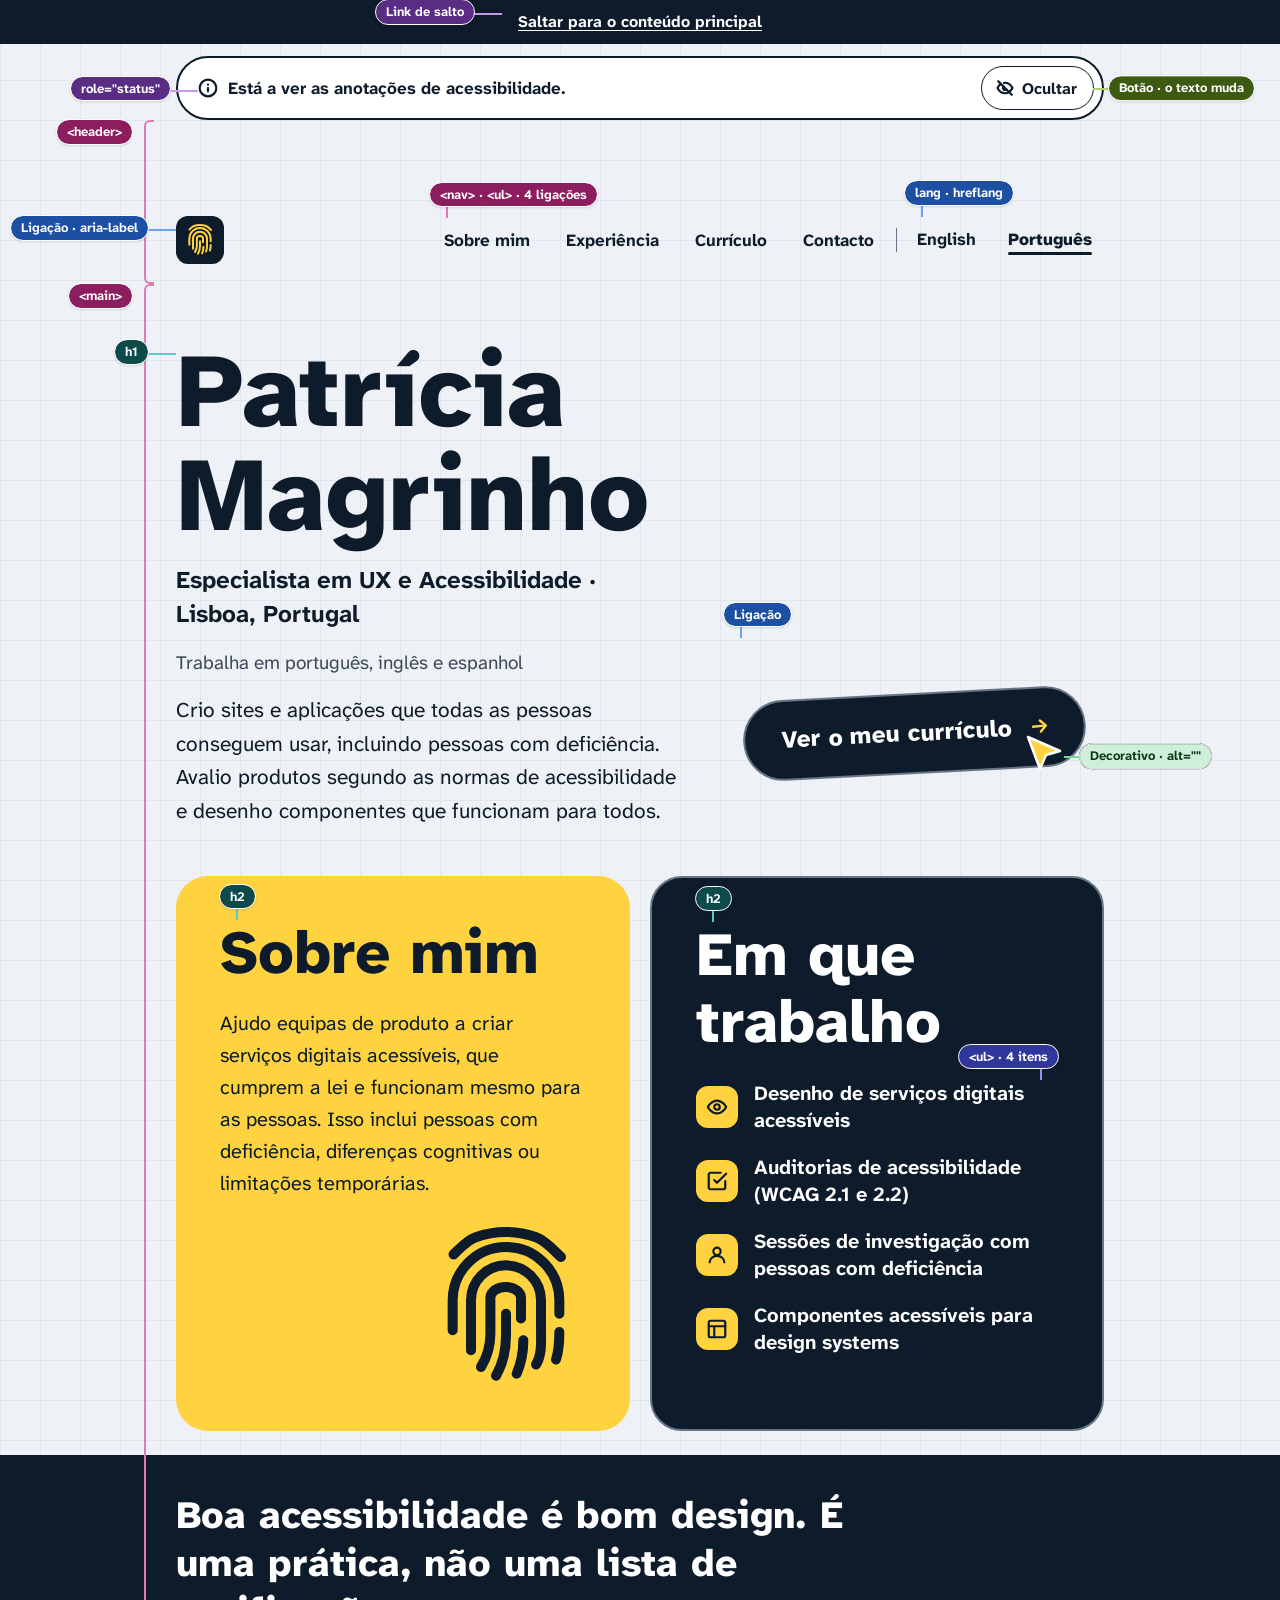
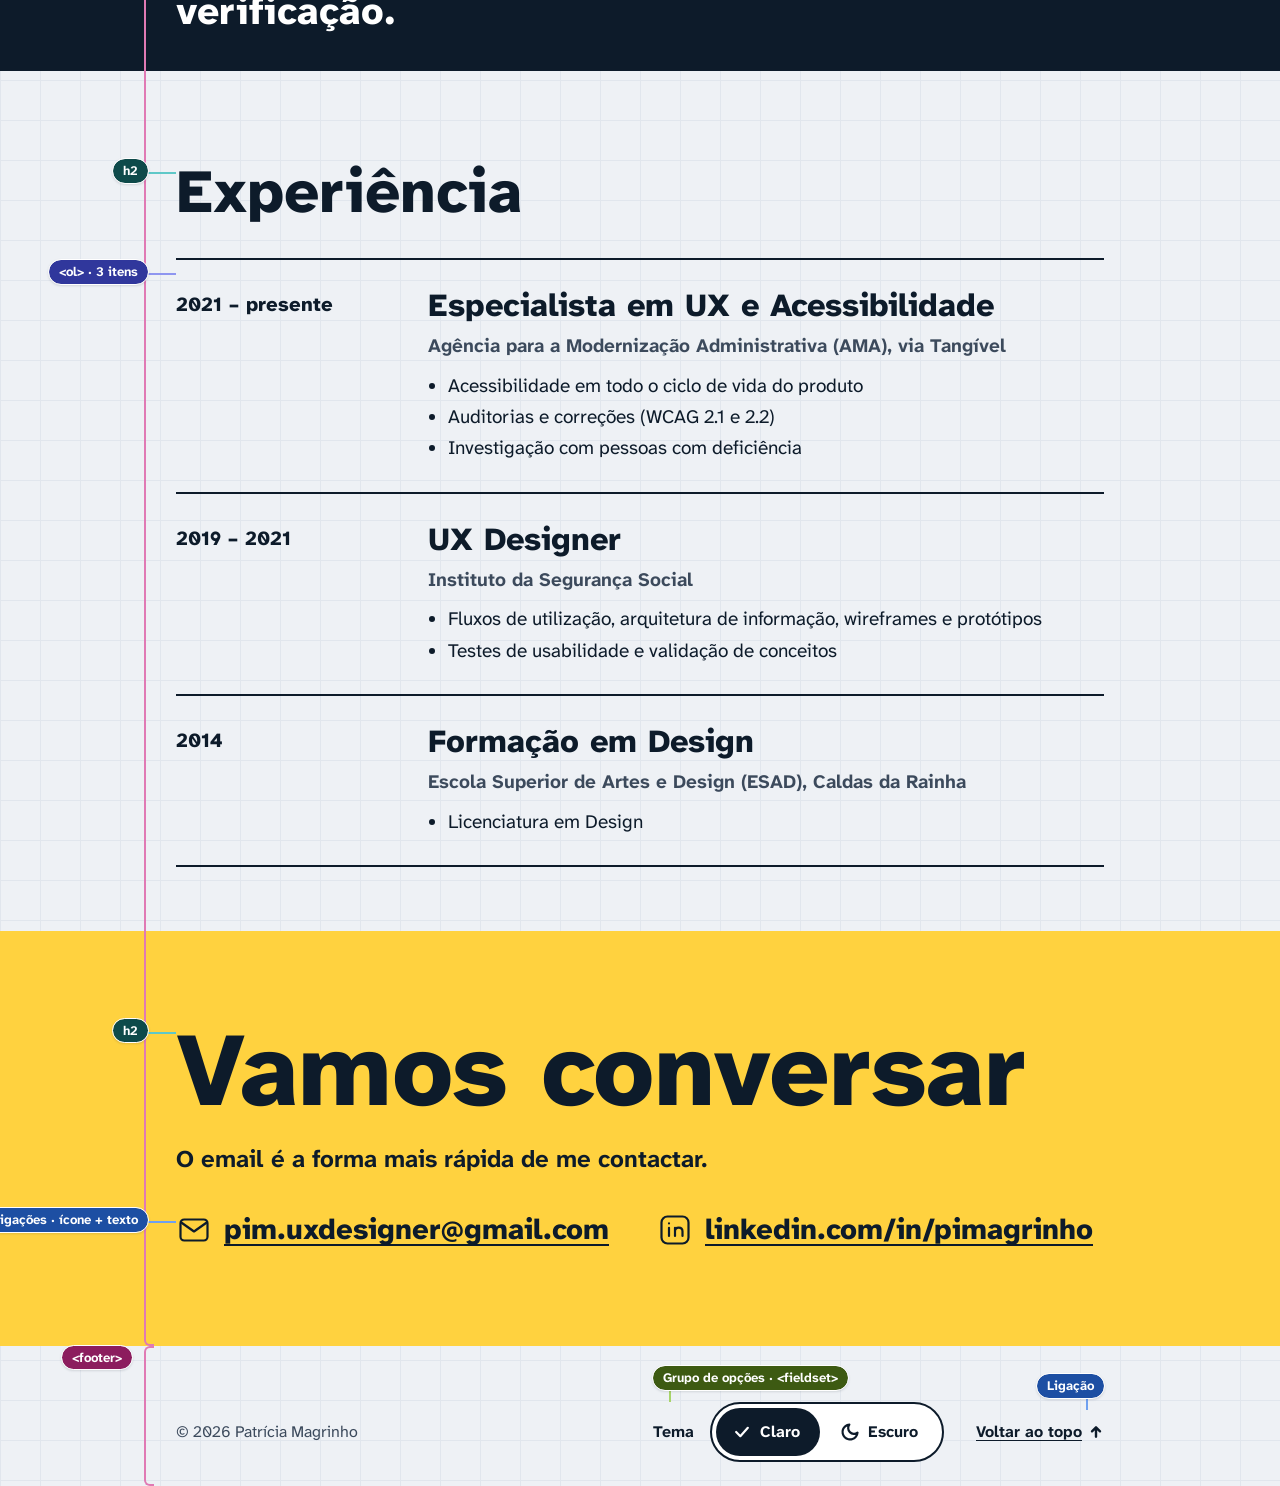
==== pt/index.html @ a450ca98 "Página v2.2 B (azul e amarelo) com anotações de acessibilidade - index.html (EN) e pt/index.html (pt" ====
<!DOCTYPE html>
<html lang="pt-PT" data-theme="light">
<head>
  <meta charset="utf-8">
  <meta name="viewport" content="width=device-width, initial-scale=1">
  <title>Patrícia Magrinho — Especialista em UX e Acessibilidade</title>
  <meta name="description" content="Patrícia Magrinho, especialista em UX e acessibilidade em Lisboa. Serviços digitais acessíveis, auditorias WCAG e investigação com pessoas com deficiência.">
  <meta name="color-scheme" content="light dark">
  <link rel="canonical" href="https://pim-accessibility.github.io/pim.accessibility/pt/">
  <link rel="alternate" hreflang="en" href="https://pim-accessibility.github.io/pim.accessibility/">
  <link rel="alternate" hreflang="pt-PT" href="https://pim-accessibility.github.io/pim.accessibility/pt/">
  <link rel="alternate" hreflang="x-default" href="https://pim-accessibility.github.io/pim.accessibility/">
  <link rel="icon" href="../favicon.ico">
  <link rel="preload" href="../assets/fonts/atkinson-hyperlegible-next-latin-400-normal.woff2" as="font" type="font/woff2" crossorigin>
  <link rel="preload" href="../assets/fonts/atkinson-hyperlegible-next-latin-800-normal.woff2" as="font" type="font/woff2" crossorigin>
  <script>(function(){var d=document.documentElement;d.classList.add('js');function g(k){try{return localStorage.getItem(k)}catch(e){return null}}var m=window.matchMedia||function(){return{matches:false}};var t=g('pim-theme');if(t!=='light'&&t!=='dark')t=m('(prefers-color-scheme: dark)').matches?'dark':'light';d.setAttribute('data-theme',t);var a=g('pim-annotations');if(a?a==='on':m('(min-width: 80em)').matches)d.classList.add('anno-on');})();</script>
  <link rel="stylesheet" href="../css/site.css">
  <script src="../js/site.js" defer></script>
</head>
<body>
  <div class="skip-bar on-ink" id="top">
    <a href="#main" class="anno-skip" data-a11y="Link de salto" data-a11y-t="note">Saltar para o conteúdo principal</a>
  </div>

  <div class="anno-row wrap">
    <div class="anno-pill">
      <p class="anno-msg" data-a11y="role=&quot;status&quot;" data-a11y-t="note" data-a11y-sm="-"><span class="icon i-info" aria-hidden="true"></span><span id="anno-status" role="status" data-on="Está a ver as anotações de acessibilidade." data-off="As anotações de acessibilidade estão ocultas.">Está a ver as anotações de acessibilidade.</span></p>
      <button type="button" class="anno-btn" id="anno-toggle" data-hide="Ocultar" data-show="Mostrar" data-a11y="Botão · o texto muda" data-a11y-t="button" data-a11y-pos="end" data-a11y-sm="-"><span class="icon i-eye-off" aria-hidden="true"></span><span class="icon i-eye" aria-hidden="true"></span><span><span class="anno-verb">Ocultar</span><span class="anno-rest"> anotações de acessibilidade</span></span></button>
    </div>
  </div>

  <header class="site-header wrap" data-a11y="&lt;header&gt;" data-a11y-t="landmark" data-a11y-pos="bleed">
    <a class="logo" href="./" aria-label="Portfólio da Patrícia — página inicial" data-a11y="Ligação · aria-label" data-a11y-t="link" data-a11y-sm="-"><span class="logo-badge"><img src="../assets/icons/fingerprint.svg" width="32" height="32" alt=""></span></a>
    <div class="header-navs">
      <nav aria-label="Principal" data-a11y="&lt;nav&gt; · &lt;ul&gt; · 4 ligações" data-a11y-t="landmark" data-a11y-pos="top">
        <ul class="nav-list">
          <li><a href="#about">Sobre mim</a></li>
          <li><a href="#experience">Experiência</a></li>
          <li><a href="../resume.html">Currículo</a></li>
          <li><a href="#contact">Contacto</a></li>
        </ul>
      </nav>
      <span class="header-sep" aria-hidden="true"></span>
      <nav aria-label="Idioma" data-a11y="lang · hreflang" data-a11y-t="link" data-a11y-pos="top" data-a11y-sm="-">
        <ul class="lang-list">
          <li><a href="../" hreflang="en" lang="en">English</a></li>
          <li><a href="./" hreflang="pt-PT" lang="pt-PT" aria-current="page">Português</a></li>
        </ul>
      </nav>
    </div>
  </header>

  <main id="main" tabindex="-1" data-a11y="&lt;main&gt;" data-a11y-t="landmark" data-a11y-pos="bleed" data-a11y-sm="-">
    <div class="hero wrap">
      <div class="hero-intro">
        <h1 data-a11y="h1" data-a11y-t="heading">Patrícia Magrinho</h1>
        <p class="role">Especialista em UX e Acessibilidade · Lisboa, Portugal</p>
        <p class="langs">Trabalha em português, inglês e espanhol</p>
        <p class="bio">Crio sites e aplicações que todas as pessoas conseguem usar, incluindo pessoas com deficiência. Avalio produtos segundo as normas de acessibilidade e desenho componentes que funcionam para todos.</p>
      </div>
      <div class="cta-area" data-a11y="Ligação" data-a11y-t="link" data-a11y-pos="top">
        <a class="cta" href="../resume.html">Ver o meu currículo<span class="icon i-arrow" aria-hidden="true"></span></a>
        <span class="cta-cursor" data-a11y="Decorativo · alt=&quot;&quot;" data-a11y-t="image" data-a11y-pos="end" data-a11y-sm="-"><img src="../assets/icons/cursor.svg" width="40" height="44" alt=""></span>
      </div>
    </div>

    <div class="cards wrap">
      <section class="card card-about on-accent" aria-labelledby="about">
        <h2 id="about" data-a11y="h2" data-a11y-t="heading" data-a11y-pos="top">Sobre mim</h2>
        <p>Ajudo equipas de produto a criar serviços digitais acessíveis, que cumprem a lei e funcionam mesmo para as pessoas. Isso inclui pessoas com deficiência, diferenças cognitivas ou limitações temporárias.</p>
        <span class="icon i-fingerprint about-mark" aria-hidden="true"></span>
      </section>
      <section class="card card-work on-ink" aria-labelledby="work">
        <h2 id="work" data-a11y="h2" data-a11y-t="heading" data-a11y-pos="top">Em que trabalho</h2>
        <ul class="work-list" data-a11y="&lt;ul&gt; · 4 itens" data-a11y-t="list" data-a11y-pos="top-end">
          <li><span class="work-ico"><span class="icon i-eye" aria-hidden="true"></span></span>Desenho de serviços digitais acessíveis</li>
          <li><span class="work-ico"><span class="icon i-check-sq" aria-hidden="true"></span></span>Auditorias de acessibilidade (WCAG 2.1 e 2.2)</li>
          <li><span class="work-ico"><span class="icon i-person" aria-hidden="true"></span></span>Sessões de investigação com pessoas com deficiência</li>
          <li><span class="work-ico"><span class="icon i-grid" aria-hidden="true"></span></span>Componentes acessíveis para design systems</li>
        </ul>
      </section>
    </div>

    <div class="statement on-ink">
      <p class="wrap">Boa acessibilidade é bom design. É uma prática, não uma lista de verificação.</p>
    </div>

    <section class="experience wrap" aria-labelledby="experience">
      <h2 id="experience" data-a11y="h2" data-a11y-t="heading">Experiência</h2>
      <ol class="timeline" data-a11y="&lt;ol&gt; · 3 itens" data-a11y-t="list">
        <li>
          <p class="year">2021 – presente</p>
          <div class="job">
            <h3>Especialista em UX e Acessibilidade</h3>
            <p class="org">Agência para a Modernização Administrativa (AMA), via Tangível</p>
            <ul><li>Acessibilidade em todo o ciclo de vida do produto</li><li>Auditorias e correções (WCAG 2.1 e 2.2)</li><li>Investigação com pessoas com deficiência</li></ul>
          </div>
        </li>
        <li>
          <p class="year">2019 – 2021</p>
          <div class="job">
            <h3>UX Designer</h3>
            <p class="org">Instituto da Segurança Social</p>
            <ul><li>Fluxos de utilização, arquitetura de informação, wireframes e protótipos</li><li>Testes de usabilidade e validação de conceitos</li></ul>
          </div>
        </li>
        <li>
          <p class="year">2014</p>
          <div class="job">
            <h3>Formação em Design</h3>
            <p class="org">Escola Superior de Artes e Design (ESAD), Caldas da Rainha</p>
            <ul><li>Licenciatura em Design</li></ul>
          </div>
        </li>
      </ol>
    </section>

    <section class="contact wrap on-accent" aria-labelledby="contact">
      <h2 id="contact" data-a11y="h2" data-a11y-t="heading">Vamos conversar</h2>
      <p class="lead">O email é a forma mais rápida de me contactar.</p>
      <ul class="contact-links" data-a11y="Ligações · ícone + texto" data-a11y-t="link">
        <li><a href="mailto:pim.uxdesigner@gmail.com"><span class="icon i-mail" aria-hidden="true"></span>pim.uxdesigner@gmail.com</a></li>
        <li><a href="https://www.linkedin.com/in/pimagrinho/" lang="en"><span class="icon i-linkedin" aria-hidden="true"></span>linkedin.com/in/pimagrinho</a></li>
      </ul>
    </section>
  </main>

  <footer class="site-footer wrap" data-a11y="&lt;footer&gt;" data-a11y-t="landmark" data-a11y-pos="bleed">
    <p class="copy">© 2026 Patrícia Magrinho</p>
    <div class="footer-tools">
      <fieldset class="theme" data-a11y="Grupo de opções · &lt;fieldset&gt;" data-a11y-t="button" data-a11y-pos="top">
        <legend>Tema</legend>
        <div class="theme-options">
          <label class="theme-opt"><input type="radio" name="theme" value="light"><span class="icon i-check" aria-hidden="true"></span><span class="icon i-sun" aria-hidden="true"></span>Claro</label>
          <label class="theme-opt"><input type="radio" name="theme" value="dark"><span class="icon i-check" aria-hidden="true"></span><span class="icon i-moon" aria-hidden="true"></span>Escuro</label>
        </div>
      </fieldset>
      <a class="to-top" href="#top" data-a11y="Ligação" data-a11y-t="link" data-a11y-pos="top-end" data-a11y-sm="-">Voltar ao topo<span class="icon i-up" aria-hidden="true"></span></a>
    </div>
  </footer>
</body>
</html>
---- css/site.css ----
/* =========================================================================
   PIM Accessibility — v2.2 B (azul e amarelo)
   Source: Figma 6kS5wKl0BPQ72f961VNeDH, node 57:654 (desktop) / 57:1576 (mobile)
   Target: WCAG 2.2 AAA where applicable. Every text pair below was measured ≥ 7:1.
   ========================================================================= */

/* ---------- Fonts (self-hosted, SIL OFL — see assets/fonts/LICENSE-OFL.txt) ---------- */
@font-face {
  font-family: "Atkinson Hyperlegible Next";
  src: url("../assets/fonts/atkinson-hyperlegible-next-latin-400-normal.woff2") format("woff2");
  font-weight: 400; font-style: normal; font-display: swap;
}
@font-face {
  font-family: "Atkinson Hyperlegible Next";
  src: url("../assets/fonts/atkinson-hyperlegible-next-latin-700-normal.woff2") format("woff2");
  font-weight: 700; font-style: normal; font-display: swap;
}
@font-face {
  font-family: "Atkinson Hyperlegible Next";
  src: url("../assets/fonts/atkinson-hyperlegible-next-latin-800-normal.woff2") format("woff2");
  font-weight: 800; font-style: normal; font-display: swap;
}

/* ---------- Tokens: Figma collection "Tema v2.2", modes BL / BD ---------- */
:root {
  color-scheme: light;
  --page: #EEF1F5;
  --grid: #E1E6ED;
  --text: #0D1B2A;
  --muted: #3C4A5C;                /* Figma #3E4C5E darkened 1 step: 7.2:1 even on grid lines (#E1E6ED) */
  --ink-bg: #0D1B2A;
  --ink-fg: #FFFFFF;
  --ink-muted: #C9D3DF;
  --accent: #FFD23F;
  --on-accent: #0D1B2A;
  --link: #0D1B2A;
  --border: #687587;
  --focus: #0D1B2A;
  --sel-bg: #0D1B2A;
  --sel-fg: #FFFFFF;
  --surface: #FFFFFF;
  --contact-bg: #FFD23F;
  --contact-fg: #0D1B2A;
  --skip-bg: #0D1B2A;

  --font: "Atkinson Hyperlegible Next", "Atkinson Hyperlegible", system-ui, sans-serif;
  --content: 66rem;                 /* 1056px — Figma content column */
  --gutter: 1.25rem;                /* mobile */
  --radius-card: 2rem;
}
:root[data-theme="dark"] {
  color-scheme: dark;
  --page: #0B1622;
  --grid: #15243A;
  --text: #F2F5F8;
  --muted: #B3C0CF;
  --ink-bg: #172A40;
  --ink-fg: #F2F5F8;
  --ink-muted: #B8C5D4;
  --link: #FFD23F;
  --border: #7D8DA0;
  --focus: #FFD23F;
  --sel-bg: #FFD23F;
  --sel-fg: #0D1B2A;
  --surface: #172A40;
  --contact-bg: #0B1622;
  --contact-fg: #FFD23F;
  --skip-bg: #172A40;
}
@media (min-width: 40em)  { :root { --gutter: 2.5rem; } }
@media (min-width: 80em)  { :root { --gutter: max(11rem, (100vw - var(--content)) / 2); } }

/* ---------- Base ---------- */
*, *::before, *::after { box-sizing: border-box; }
html { -webkit-text-size-adjust: 100%; text-size-adjust: 100%; }
@media (prefers-reduced-motion: no-preference) { html { scroll-behavior: smooth; } }
body {
  margin: 0;
  font-family: var(--font);
  font-size: 1.1875rem;            /* 19px */
  line-height: 1.6;
  color: var(--text);
  background-color: var(--page);
  /* Decorative 40px grid (Figma "Grelha") — CSS only, never announced */
  background-image:
    linear-gradient(var(--grid) 1px, transparent 1px),
    linear-gradient(90deg, var(--grid) 1px, transparent 1px);
  background-size: 40px 40px;
  overflow-wrap: break-word;
}
h1, h2, h3, p, ul, ol, figure, fieldset { margin: 0; }
ul, ol { padding: 0; }
h1, h2, h3 { font-weight: 800; line-height: 1.1; }
img, svg { display: block; max-width: 100%; }
a { color: var(--link); text-underline-offset: 0.18em; text-decoration-thickness: 0.08em; }
a:hover { text-decoration-thickness: 0.16em; }

/* Focus — 2.4.7 / 2.4.11 / 2.4.13: 3px solid ring, ≥3:1 against every surface it sits on */
:focus-visible { outline: 3px solid var(--focus); outline-offset: 3px; border-radius: 4px; }
.on-ink { --focus: #FFD23F; --link: var(--ink-fg); }
.on-accent { --focus: #0D1B2A; --link: #0D1B2A; }

.wrap { padding-inline: var(--gutter); }
.visually-hidden {
  position: absolute !important; width: 1px; height: 1px; padding: 0; margin: -1px;
  overflow: hidden; clip: rect(0 0 0 0); clip-path: inset(50%); white-space: nowrap; border: 0;
}

/* Icons: Figma SVGs used as masks so they follow currentColor in both themes */
.icon {
  display: inline-block; flex: none;
  width: var(--s, 1.25rem); height: var(--s, 1.25rem);
  background-color: currentColor;
  -webkit-mask: var(--i) center / contain no-repeat;
  mask: var(--i) center / contain no-repeat;
}
.i-info       { --i: url("../assets/icons/icon-info.svg"); }
.i-eye-off    { --i: url("../assets/icons/icon-eye-off.svg"); }
.i-eye        { --i: url("../assets/icons/icon-eye.svg"); }
.i-arrow      { --i: url("../assets/icons/icon-arrow-right.svg"); }
.i-check-sq   { --i: url("../assets/icons/icon-check-square.svg"); }
.i-person     { --i: url("../assets/icons/icon-person.svg"); }
.i-grid       { --i: url("../assets/icons/icon-grid.svg"); }
.i-mail       { --i: url("../assets/icons/icon-mail.svg"); }
.i-linkedin   { --i: url("../assets/icons/icon-linkedin.svg"); }
.i-check      { --i: url("../assets/icons/icon-check.svg"); }
.i-moon       { --i: url("../assets/icons/icon-moon.svg"); }
.i-sun        { --i: url("../assets/icons/icon-sun.svg"); }
.i-up         { --i: url("../assets/icons/icon-arrow-up.svg"); }
.i-fingerprint{ --i: url("../assets/icons/fingerprint.svg"); }
@media (forced-colors: active) { .icon { forced-color-adjust: none; } }

/* ---------- Skip link (always visible) ---------- */
.skip-bar { background: var(--skip-bg); text-align: center; }
.skip-bar a {
  display: inline-block; padding: 0.6875rem 1rem; min-height: 2.75rem;
  color: #FFFFFF; font-weight: 700; font-size: 1rem; line-height: 1.4;
}

/* ---------- Annotations control ---------- */
.anno-row { padding-top: 0.75rem; }
.anno-pill {
  display: flex; align-items: center; gap: 0.75rem; flex-wrap: wrap;
  padding: 0.5rem 0.5rem 0.5rem 1.25rem;
  background: var(--surface); color: var(--text);
  border: 2px solid var(--text); border-radius: 999px;
}
.anno-msg { display: flex; align-items: center; gap: 0.625rem; flex: 1 1 14rem; font-weight: 700; font-size: 1.0625rem; line-height: 1.35; }
.anno-btn {
  display: inline-flex; align-items: center; gap: 0.5rem;
  min-height: 2.75rem; padding: 0.625rem 1rem 0.625rem 0.875rem; margin-left: auto;
  font: inherit; font-weight: 700; font-size: 1rem; line-height: 1.2;
  color: var(--text); background: var(--surface);
  border: 1.5px solid var(--text); border-radius: 999px; cursor: pointer;
}
.anno-btn:hover { background: var(--page); }
.anno-btn .icon { --s: 1.125rem; }
.anno-btn .i-eye { display: none; }
/* Off state: the pill collapses to just the "Show accessibility annotations" button */
html:not(.anno-on) .anno-pill { border: 0; padding: 0; background: none; }
html:not(.anno-on) .anno-msg { position: absolute; width: 1px; height: 1px; overflow: hidden; clip-path: inset(50%); white-space: nowrap; }
html:not(.anno-on) .anno-btn { margin-left: 0; border-width: 2px; }
html:not(.anno-on) .anno-btn .i-eye { display: inline-block; }
html:not(.anno-on) .anno-btn .i-eye-off { display: none; }
html.anno-on .anno-rest { position: absolute; width: 1px; height: 1px; overflow: hidden; clip-path: inset(50%); white-space: nowrap; }
@media (max-width: 39.99em) {
  .anno-pill { border-radius: 1.25rem; }
}

/* ---------- Header ---------- */
.site-header {
  display: flex; flex-wrap: wrap; align-items: center; justify-content: space-between;
  gap: 1rem 1.5rem; padding-top: 2rem; padding-bottom: 1.25rem;
}
.logo { display: inline-flex; border-radius: 0.75rem; }
.logo-badge { display: inline-flex; padding: 0.5rem; background: #0D1B2A; border-radius: 0.75rem; }
:root[data-theme="dark"] .logo-badge { box-shadow: 0 0 0 2px var(--border); }
.logo img { width: 2rem; height: 2rem; }
.header-navs { display: flex; flex-wrap: wrap; align-items: center; gap: 0.5rem; }
.nav-list, .lang-list { display: flex; flex-wrap: wrap; gap: 0.5rem; list-style: none; }
.nav-list a, .lang-list a {
  display: inline-flex; align-items: center; min-height: 2.75rem;
  padding: 0.75rem 0.875rem; font-weight: 700; font-size: 1.0625rem; line-height: 1.2;
  color: var(--text); text-decoration: none; border-radius: 0.5rem;
}
.nav-list a:hover, .lang-list a:hover { text-decoration: underline; }
.header-sep { width: 1px; height: 1.5rem; background: var(--border); }
.lang-list a { flex-direction: column; gap: 3px; padding: 0.75rem 0.75rem 0.5625rem; }
.lang-list a::after { content: ""; display: block; width: 100%; height: 3px; border-radius: 2px; background: transparent; }
.lang-list a[aria-current="page"] { font-weight: 800; }
.lang-list a[aria-current="page"]::after { background: currentColor; }
@media (max-width: 47.99em) {
  .header-sep { display: none; }
  .nav-list a { border: 2px solid var(--border); border-radius: 999px; padding: 0.625rem 1rem; }
}

/* ---------- Hero ---------- */
.hero { display: grid; gap: 2rem; padding-top: 2.5rem; padding-bottom: 3rem; align-items: end; }
.hero h1 { font-size: clamp(3rem, 2rem + 6.5vw, 6.5rem); line-height: 1; overflow-wrap: anywhere; hyphens: manual; }
.hero-intro { display: grid; gap: 1rem; max-width: 45rem; }
.role { font-weight: 700; font-size: clamp(1.25rem, 1.1rem + 0.6vw, 1.5rem); line-height: 1.4; }
.langs { color: var(--muted); }
.bio { font-size: clamp(1.1875rem, 1.1rem + 0.3vw, 1.3125rem); line-height: 1.6; }
.cta-area { position: relative; }
.cta {
  display: inline-flex; align-items: center; justify-content: space-between; gap: 1rem;
  min-height: 2.75rem; padding: 1.25rem 1.75rem;
  background: var(--ink-bg); color: var(--ink-fg);
  border: 2px solid var(--border); border-radius: 999px;
  font-weight: 800; font-size: 1.5rem; line-height: 1.2; text-decoration: none;
}
.cta:hover { text-decoration: underline; text-decoration-thickness: 0.08em; }
.cta .icon { --s: 1.5rem; color: var(--accent); }
.cta-cursor { display: none; }
@media (max-width: 47.99em) { .cta { width: 100%; } }
@media (min-width: 64em) {
  .hero { grid-template-columns: minmax(0, 1fr) auto; gap: 3rem; padding-top: 3.5rem; }
  .cta-area { width: 23.75rem; min-height: 11.875rem; display: flex; align-items: center; justify-content: center; }
  /* Desktop keeps the Figma -3° tilt; static (no motion), so 2.3.3 is not triggered */
  .cta { transform: rotate(-3deg); padding: 1.5rem 2rem 1.5rem 2.25rem; }
  .cta-cursor { display: block; position: absolute; left: 18.75rem; top: 6rem; width: 2.5rem; height: 2.75rem; }
}

/* ---------- Cards ---------- */
.cards { display: grid; gap: 1.25rem; padding-bottom: 1.5rem; }
.card { border-radius: var(--radius-card); padding: 2rem 1.5rem; display: grid; gap: 1.25rem; align-content: start; }
.card h2 { font-size: clamp(2.5rem, 1.8rem + 2.5vw, 4rem); }
.card-about { background: var(--accent); color: var(--on-accent); position: relative; overflow: hidden; }
.card-about p { font-size: 1.25rem; line-height: 1.6; max-width: 34rem; }
.card-about .about-mark { --s: 10rem; color: var(--on-accent); opacity: 1; justify-self: end; margin-top: 0.5rem; }
.card-work { background: var(--ink-bg); color: var(--ink-fg); border: 2px solid var(--border); gap: 1.5rem; }
.work-list { list-style: none; display: grid; gap: 1.25rem; }
.work-list li { display: flex; align-items: center; gap: 1rem; font-weight: 700; font-size: 1.25rem; line-height: 1.35; }
.work-ico { display: inline-flex; padding: 0.625rem; background: var(--accent); color: var(--on-accent); border-radius: 0.75rem; flex: none; }
.work-ico .icon { --s: 1.375rem; }
@media (min-width: 40em) { .card { padding: 2.75rem; } }
@media (min-width: 60em) { .cards { grid-template-columns: 1fr 1fr; } }

/* ---------- Statement ---------- */
.statement { background: var(--ink-bg); color: var(--ink-fg); padding-block: 2.25rem; }
.statement p { font-weight: 800; font-size: clamp(1.625rem, 1.2rem + 1.5vw, 2.5rem); line-height: 1.25; max-width: var(--content); }

/* ---------- Experience ---------- */
.experience { padding-top: 5.5rem; padding-bottom: 4rem; display: grid; gap: 2rem; }
.experience h2 { font-size: clamp(2.5rem, 1.8rem + 2.5vw, 4rem); }
.timeline { list-style: none; border-top: 2px solid var(--text); }
.timeline > li { display: grid; gap: 0.75rem 2rem; padding-block: 1.75rem; border-bottom: 2px solid var(--text); }
.year { font-weight: 800; font-size: 1.25rem; }
.job { display: grid; gap: 0.5rem; }
.job h3 { font-size: clamp(1.625rem, 1.4rem + 0.8vw, 2rem); }
.org { font-weight: 700; color: var(--muted); }
.job ul { list-style: disc; padding-left: 1.25rem; line-height: 1.65; }
@media (min-width: 48em) { .timeline > li { grid-template-columns: 13.75rem minmax(0, 1fr); } }

/* ---------- Contact ---------- */
.contact { background: var(--contact-bg); color: var(--contact-fg); --link: var(--contact-fg); --focus: var(--contact-fg); padding-block: 5.5rem; display: grid; gap: 1.25rem; }
.contact h2 { font-size: clamp(3rem, 2rem + 6.5vw, 6.5rem); line-height: 1; }
.contact .lead { font-weight: 700; font-size: clamp(1.25rem, 1.1rem + 0.6vw, 1.5rem); line-height: 1.4; }
.contact-links { list-style: none; display: flex; flex-wrap: wrap; gap: 1rem 3rem; margin-top: 0.75rem; }
.contact-links a { display: inline-flex; align-items: center; gap: 0.75rem; min-height: 2.75rem; font-weight: 800; font-size: clamp(1.25rem, 1rem + 1vw, 1.875rem); line-height: 1.25; overflow-wrap: anywhere; }
.contact-links .icon { --s: 2.25rem; }

/* ---------- Footer ---------- */
.site-footer { display: flex; flex-wrap: wrap; align-items: center; justify-content: space-between; gap: 1rem 2rem; padding-block: 1.5rem; }
.copy { font-size: 1rem; color: var(--muted); }
.footer-tools { display: flex; flex-wrap: wrap; align-items: center; gap: 1rem 2rem; }
.theme { border: 0; padding: 0; display: flex; flex-wrap: wrap; align-items: center; gap: 0.5rem 1rem; min-width: 0; }
.theme legend { float: left; padding: 0; font-weight: 700; font-size: 1rem; }
.theme-options { display: flex; gap: 0.25rem; padding: 0.25rem; background: var(--surface); border: 2px solid var(--text); border-radius: 999px; }
.theme-opt { position: relative; display: inline-flex; align-items: center; gap: 0.5rem; min-height: 3rem; padding: 0.75rem 1.25rem 0.75rem 1rem; border-radius: 999px; font-weight: 700; font-size: 1rem; line-height: 1.2; cursor: pointer; color: var(--text); }
.theme-opt input { position: absolute; inset: 0; width: 100%; height: 100%; margin: 0; opacity: 0; cursor: pointer; }
.theme-opt .i-check { display: none; }
.theme-opt:has(input:checked) { background: var(--sel-bg); color: var(--sel-fg); }
.theme-opt:has(input:checked) .i-check { display: inline-block; }
.theme-opt:has(input:checked) .i-sun, .theme-opt:has(input:checked) .i-moon { display: none; }
.theme-opt:has(input:focus-visible) { outline: 3px solid var(--focus); outline-offset: 3px; }
.theme-opt:hover:not(:has(input:checked)) { text-decoration: underline; }
.to-top { display: inline-flex; align-items: center; gap: 0.375rem; min-height: 2.75rem; font-weight: 700; font-size: 1rem; }
.to-top .icon { --s: 1rem; }
@media (forced-colors: active) {
  .theme-opt:has(input:checked) { forced-color-adjust: none; background: Highlight; color: HighlightText; }
}

/* =========================================================================
   Accessibility annotations (visual, demonstrative)
   - Chips are CSS generated content with empty alt text: content: "x" / "".
     Screen readers get the real semantics instead of the labels.
   - ≥ 80em (1280px): chips in the page margin with a connector line.
   - Smaller: chips inline above the element, no lines.
   ========================================================================= */
html:not(.anno-on) [data-a11y]::before,
html:not(.anno-on) [data-a11y]::after { content: none; }

:where(.anno-on [data-a11y]) { position: relative; }
.anno-on [data-a11y]::before {
  content: attr(data-a11y);
  content: attr(data-a11y) / "";
  display: block; width: max-content; max-width: 100%;
  margin: 0 0 0.5rem; padding: 0.1875rem 0.625rem;
  font: 700 0.8125rem/1.35 var(--font);
  color: var(--chip-fg); background: var(--chip-bg);
  border-radius: 999px; outline: 1.5px solid #FFFFFF; outline-offset: 0;
  box-shadow: 0 1px 3px rgba(13, 27, 42, .25);
  white-space: nowrap; text-align: left; text-decoration: none;
  pointer-events: none; transform: none;
}
@media (forced-colors: active) { .anno-on [data-a11y]::before { border: 1px solid CanvasText; } }

/* Chip types — A11yAnnotation v1.4 colours, text ≥ 7:1 inside each chip */
[data-a11y-t="link"]     { --chip-bg: #1D4FA3; --chip-fg: #FFFFFF; --chip-line: #6FA0F0; }
[data-a11y-t="landmark"] { --chip-bg: #8C1D5E; --chip-fg: #FFFFFF; --chip-line: #E07AB4; }
[data-a11y-t="heading"]  { --chip-bg: #0E4A4A; --chip-fg: #FFFFFF; --chip-line: #5FC8C8; }
[data-a11y-t="image"]    { --chip-bg: #CFEFD9; --chip-fg: #0B3A1C; --chip-line: #7BD69B; }
[data-a11y-t="list"]     { --chip-bg: #30379C; --chip-fg: #FFFFFF; --chip-line: #8F96F0; }
[data-a11y-t="button"]   { --chip-bg: #3D5A12; --chip-fg: #FFFFFF; --chip-line: #A8D46A; }
[data-a11y-t="note"]     { --chip-bg: #5B2C83; --chip-fg: #FFFFFF; --chip-line: #C49BEA; }
.anno-on [data-a11y-t="image"]::before { box-shadow: 0 0 0 1px #0B3A1C; }

/* Small screens: only chips flagged for mobile stay; flex rows get the chip on its own line */
@media (max-width: 79.99em) {
  .anno-on [data-a11y-sm]::before { content: attr(data-a11y-sm); content: attr(data-a11y-sm) / ""; }
  .anno-on [data-a11y-sm="-"]::before { display: none; }
  .anno-on .site-header[data-a11y]::before,
  .anno-on .site-footer[data-a11y]::before,
  .anno-on .header-navs[data-a11y]::before { flex: 0 0 100%; max-width: max-content; margin-right: 100%; }
  .anno-on .site-footer[data-a11y]::before { margin-bottom: 0; }
  .anno-on .header-navs[data-a11y]::before { margin-bottom: 0; }
  .anno-on .anno-skip::before { display: none; }
}

/* Desktop: chips move into the margin, with a connector line */
@media (min-width: 80em) {
  .anno-on [data-a11y]::before {
    position: absolute; margin: 0; z-index: 2; max-width: none;
    top: var(--chip-top, 0);
    right: calc(100% + var(--chip-gap, 1.75rem));
  }
  .anno-on [data-a11y]::after {
    content: ""; position: absolute; z-index: 1; pointer-events: none;
    top: calc(var(--chip-top, 0px) + 0.8rem); right: 100%;
    width: var(--chip-gap, 1.75rem); height: 0;
    border-top: 2px solid var(--chip-line);
  }
  /* Full-bleed landmarks: chip sits at the content edge + bracket spanning the landmark */
  .anno-on [data-a11y-pos="bleed"]::before { right: calc(100% - var(--gutter) + 2.75rem); }
  .anno-on [data-a11y-pos="bleed"]::after {
    top: 0; bottom: 0; right: auto; left: calc(var(--gutter) - 2rem);
    width: 0.625rem; height: auto;
    border: 2px solid var(--chip-line); border-right: 0; border-radius: 6px 0 0 6px;
  }
  /* Elements away from the left edge: chip sits above them, small vertical tick */
  .anno-on [data-a11y-pos="top"]::before { right: auto; left: 0; top: auto; bottom: calc(100% + 0.75rem); }
  .anno-on [data-a11y-pos="top"]::after {
    top: auto; right: auto; left: 1rem; bottom: 100%;
    width: 0; height: 0.75rem; border-top: 0; border-left: 2px solid var(--chip-line);
  }
  .anno-on [data-a11y-pos="top-end"]::before { right: 0; left: auto; top: auto; bottom: calc(100% + 0.75rem); }
  .anno-on [data-a11y-pos="top-end"]::after {
    top: auto; right: 1rem; left: auto; bottom: 100%;
    width: 0; height: 0.75rem; border-top: 0; border-left: 2px solid var(--chip-line);
  }
  .anno-on [data-a11y-pos="end"]::before { right: auto; left: calc(100% + 1rem); top: 50%; transform: translateY(-50%); }
  .anno-on [data-a11y-pos="end"]::after { top: 50%; right: auto; left: 100%; width: 1rem; }
  /* Room for chips that sit above elements */
  .anno-on .site-header { padding-top: 6rem; }
  .anno-on .site-footer { padding-top: 3.5rem; }
}

/* ---------- Print ---------- */
@media print {
  .skip-bar, .anno-row, .theme, .to-top, .cta-cursor { display: none !important; }
  [data-a11y]::before, [data-a11y]::after { content: none !important; }
  body { background: #FFFFFF; color: #000000; }
  .statement, .card-work, .contact { background: #FFFFFF !important; color: #000000 !important; border: 1px solid #000000; }
  a[href^="http"]::after, a[href^="mailto"]::after { content: " (" attr(href) ")"; font-weight: 400; }
}

/* Without JavaScript the two controls cannot work, so they are not shown */
html:not(.js) .anno-row, html:not(.js) .theme { display: none; }
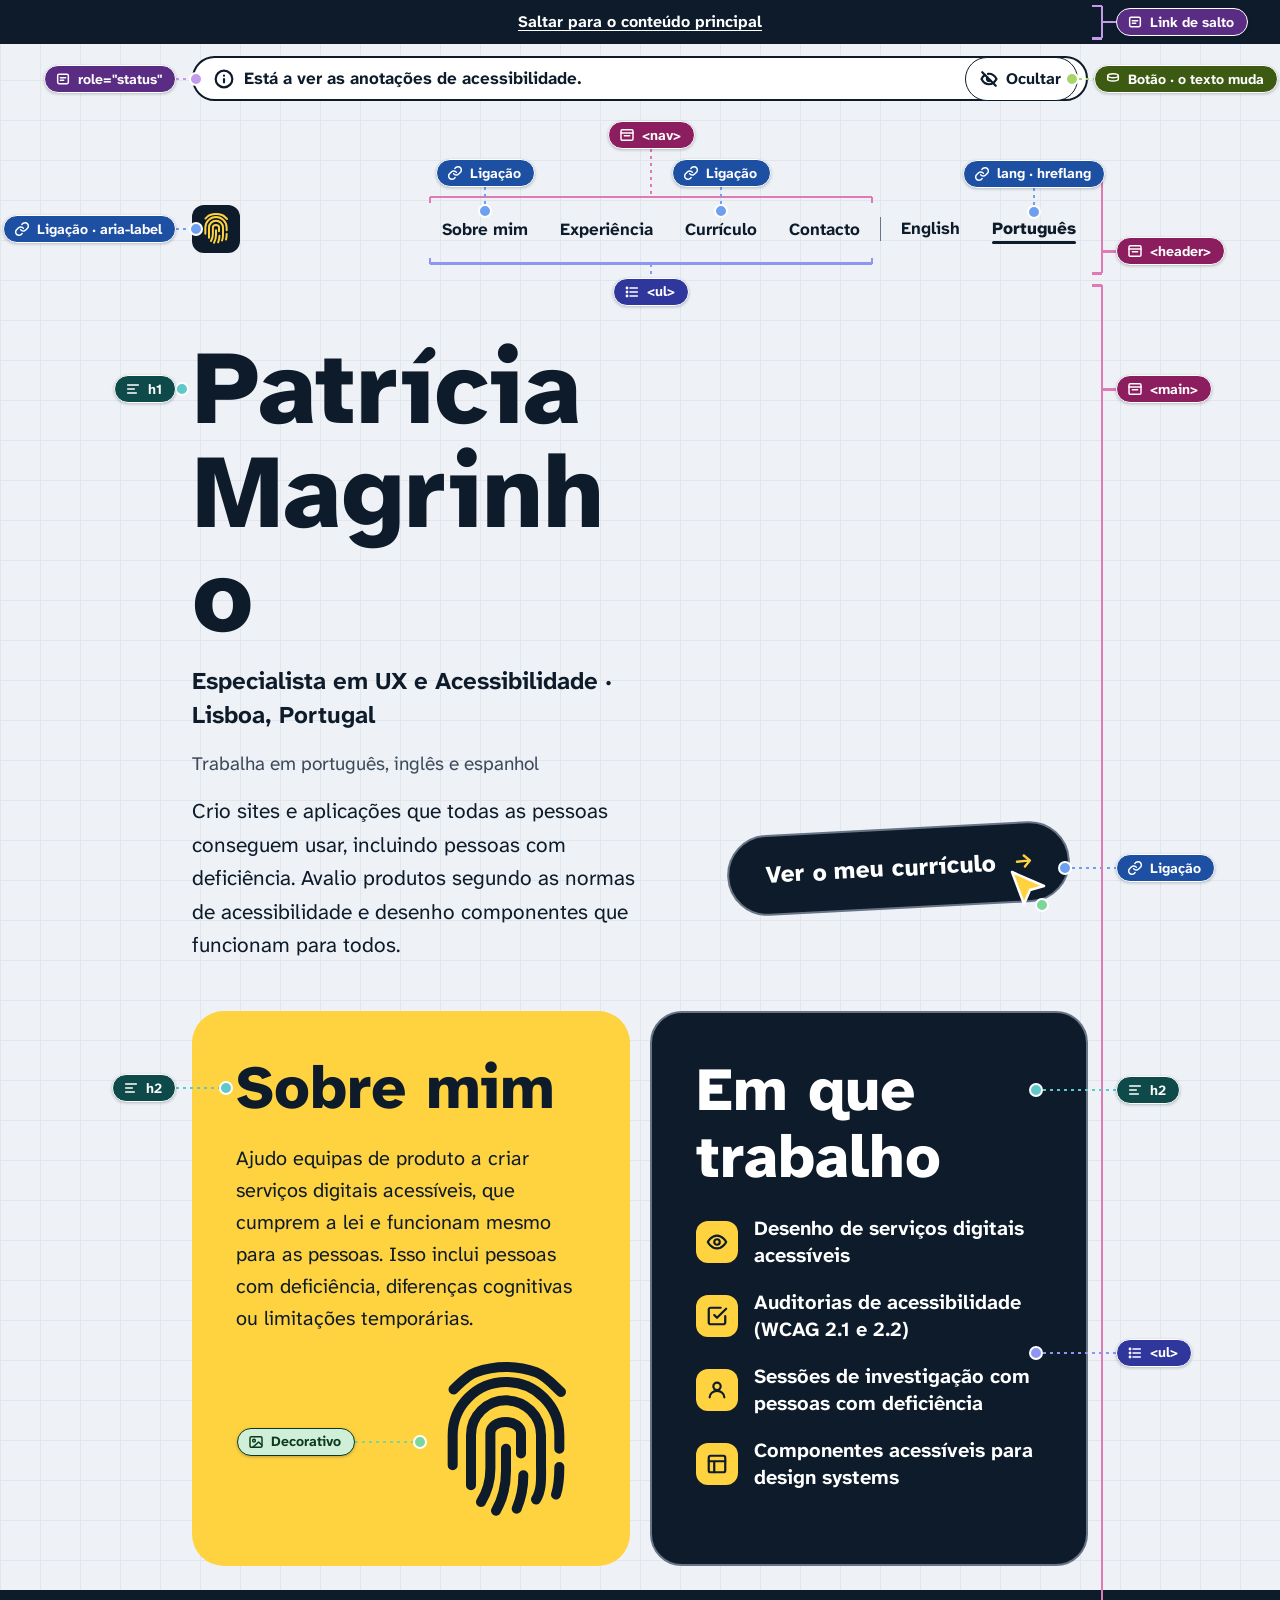
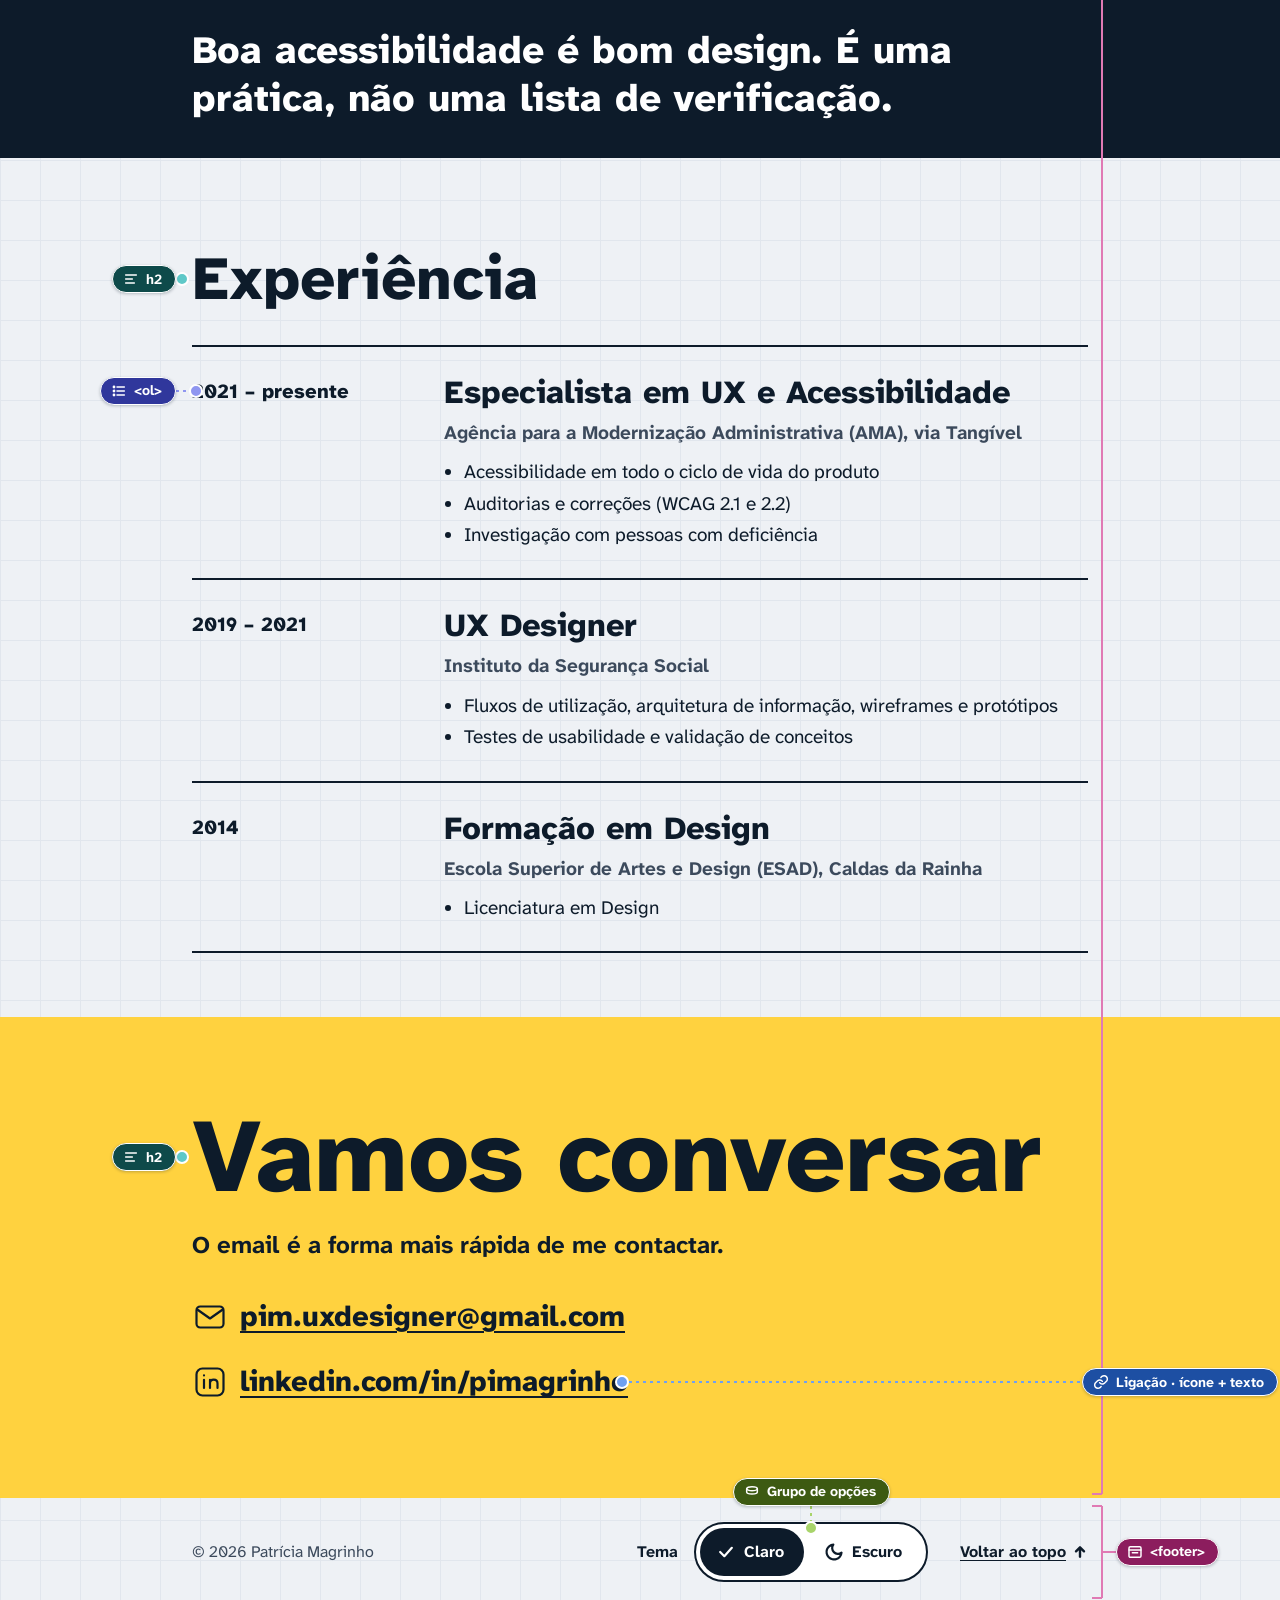
==== commit 98fc2c2b: "Anotações fiéis ao Figma (camada 60:1290 e frame mobile 57:1576) - js/annotations.js: uma camada ari" ====
--- a/pt/index.html
+++ b/pt/index.html
@@ -16,32 +16,34 @@
   <script>(function(){var d=document.documentElement;d.classList.add('js');function g(k){try{return localStorage.getItem(k)}catch(e){return null}}var m=window.matchMedia||function(){return{matches:false}};var t=g('pim-theme');if(t!=='light'&&t!=='dark')t=m('(prefers-color-scheme: dark)').matches?'dark':'light';d.setAttribute('data-theme',t);var a=g('pim-annotations');if(a?a==='on':m('(min-width: 80em)').matches)d.classList.add('anno-on');})();</script>
   <link rel="stylesheet" href="../css/site.css">
   <script src="../js/site.js" defer></script>
+  <script src="../js/annotations.js" defer></script>
+  <script type="application/json" id="anno-spec">{"desktop":[{"m":"bracket","sel":".skip-bar","l":"Link de salto","t":"note","it":6,"ib":6},{"m":"left","sel":".anno-pill","l":"role=\"status\"","t":"note","dx":4},{"m":"right","sel":".anno-btn","l":"Botão · o texto muda","t":"button"},{"m":"hb-top","sel":".nav-list","l":"<nav>","t":"landmark"},{"m":"top","sel":".nav-list li:nth-child(1) a","l":"Ligação","t":"link"},{"m":"top","sel":".nav-list li:nth-child(3) a","l":"Ligação","t":"link"},{"m":"top","sel":".lang-list li:nth-child(2) a","l":"lang · hreflang","t":"link"},{"m":"bracket","sel":".site-header","l":"<header>","t":"landmark","tsel":".logo","toff":-16,"ib":8,"stub":70},{"m":"hb-bottom","sel":".nav-list","l":"<ul>","t":"list"},{"m":"left","sel":".logo-badge","l":"Ligação · aria-label","t":"link","dx":4},{"m":"left","sel":"main h1","l":"h1","t":"heading","y":"line"},{"m":"right","sel":".cta","l":"Ligação","t":"link"},{"m":"dot","sel":".cta-cursor","t":"image","fx":34,"fy":36},{"m":"bracket","sel":"main","l":"<main>","t":"landmark","it":4,"ib":4,"ssel":"main h1"},{"m":"left","sel":"#about, #r-contact","l":"h2","t":"heading","y":"line"},{"m":"near-left","sel":".about-mark","l":"Decorativo","t":"image"},{"m":"right","sel":"#work, #r-focus","l":"h2","t":"heading","y":"line"},{"m":"right","sel":".work-list","l":"<ul>","t":"list"},{"m":"left","sel":"#experience, #r-exp","l":"h2","t":"heading","y":"line"},{"m":"left","sel":".timeline","l":"<ol>","t":"list","dx":4,"ysel":".year","y":"line"},{"m":"left","sel":"#r-edu","l":"h2","t":"heading","y":"line"},{"m":"left","sel":".edu-list","l":"<ul>","t":"list","dx":4,"ysel":".edu-name","y":"line"},{"m":"left","sel":"#r-skills","l":"h2","t":"heading","y":"line"},{"m":"left","sel":"#contact","l":"h2","t":"heading","y":"line"},{"m":"right","sel":".contact-links li:last-child a","l":"Ligação · ícone + texto","t":"link"},{"m":"top","sel":".theme-options","l":"Grupo de opções","t":"button","len":22},{"m":"bracket","sel":".site-footer","l":"<footer>","t":"landmark","it":8,"ib":8}],"mobile":[{"sel":".site-header","where":"prepend","chips":[["<header>","landmark"]]},{"sel":".header-navs","chips":[["<nav>","landmark"],["<ul>","list"],["Ligação ×4","link"]]},{"sel":"main h1","chips":[["h1","heading"]]},{"sel":".cta","chips":[["Ligação","link"]]},{"sel":"#about, #r-contact","chips":[["h2","heading"]]},{"sel":".about-mark","chips":[["Decorativo","image"]]},{"sel":"#work, #r-focus","chips":[["h2","heading"]]},{"sel":".work-list","chips":[["<ul>","list"]]},{"sel":"#experience, #r-exp","chips":[["h2","heading"]]},{"sel":".timeline","chips":[["<ol>","list"]]},{"sel":"#r-edu","chips":[["h2","heading"]]},{"sel":"#r-skills","chips":[["h2","heading"]]},{"sel":"#contact","chips":[["h2","heading"]]},{"sel":".contact-links","chips":[["Ligação","link"]]},{"sel":".site-footer","where":"prepend","chips":[["<footer>","landmark"]],"cls":"a11y-footer-row"},{"sel":".theme","chips":[["Grupo de opções","button"]],"cls":"a11y-radio-row"}]}</script>
 </head>
 <body>
   <div class="skip-bar on-ink" id="top">
-    <a href="#main" class="anno-skip" data-a11y="Link de salto" data-a11y-t="note">Saltar para o conteúdo principal</a>
+    <a href="#main" class="anno-skip">Saltar para o conteúdo principal</a>
   </div>
 
   <div class="anno-row wrap">
     <div class="anno-pill">
-      <p class="anno-msg" data-a11y="role=&quot;status&quot;" data-a11y-t="note" data-a11y-sm="-"><span class="icon i-info" aria-hidden="true"></span><span id="anno-status" role="status" data-on="Está a ver as anotações de acessibilidade." data-off="As anotações de acessibilidade estão ocultas.">Está a ver as anotações de acessibilidade.</span></p>
-      <button type="button" class="anno-btn" id="anno-toggle" data-hide="Ocultar" data-show="Mostrar" data-a11y="Botão · o texto muda" data-a11y-t="button" data-a11y-pos="end" data-a11y-sm="-"><span class="icon i-eye-off" aria-hidden="true"></span><span class="icon i-eye" aria-hidden="true"></span><span><span class="anno-verb">Ocultar</span><span class="anno-rest"> anotações de acessibilidade</span></span></button>
+      <p class="anno-msg"><span class="icon i-info" aria-hidden="true"></span><span id="anno-status" role="status" data-on="Está a ver as anotações de acessibilidade." data-off="As anotações de acessibilidade estão ocultas.">Está a ver as anotações de acessibilidade.</span></p>
+      <button type="button" class="anno-btn" id="anno-toggle" data-hide="Ocultar" data-show="Mostrar"><span class="icon i-eye-off" aria-hidden="true"></span><span class="icon i-eye" aria-hidden="true"></span><span><span class="anno-verb">Ocultar</span><span class="anno-rest"> anotações de acessibilidade</span></span></button>
     </div>
   </div>
 
-  <header class="site-header wrap" data-a11y="&lt;header&gt;" data-a11y-t="landmark" data-a11y-pos="bleed">
-    <a class="logo" href="./" aria-label="Portfólio da Patrícia — página inicial" data-a11y="Ligação · aria-label" data-a11y-t="link" data-a11y-sm="-"><span class="logo-badge"><img src="../assets/icons/fingerprint.svg" width="32" height="32" alt=""></span></a>
+  <header class="site-header wrap">
+    <a class="logo" href="./" aria-label="Portfólio da Patrícia — página inicial"><span class="logo-badge"><img src="../assets/icons/fingerprint.svg" width="32" height="32" alt=""></span></a>
     <div class="header-navs">
-      <nav aria-label="Principal" data-a11y="&lt;nav&gt; · &lt;ul&gt; · 4 ligações" data-a11y-t="landmark" data-a11y-pos="top">
+      <nav aria-label="Principal">
         <ul class="nav-list">
           <li><a href="#about">Sobre mim</a></li>
           <li><a href="#experience">Experiência</a></li>
-          <li><a href="../resume.html">Currículo</a></li>
+          <li><a href="resume.html">Currículo</a></li>
           <li><a href="#contact">Contacto</a></li>
         </ul>
       </nav>
       <span class="header-sep" aria-hidden="true"></span>
-      <nav aria-label="Idioma" data-a11y="lang · hreflang" data-a11y-t="link" data-a11y-pos="top" data-a11y-sm="-">
+      <nav aria-label="Idioma">
         <ul class="lang-list">
           <li><a href="../" hreflang="en" lang="en">English</a></li>
           <li><a href="./" hreflang="pt-PT" lang="pt-PT" aria-current="page">Português</a></li>
@@ -50,29 +52,29 @@
     </div>
   </header>
 
-  <main id="main" tabindex="-1" data-a11y="&lt;main&gt;" data-a11y-t="landmark" data-a11y-pos="bleed" data-a11y-sm="-">
+  <main id="main" tabindex="-1">
     <div class="hero wrap">
       <div class="hero-intro">
-        <h1 data-a11y="h1" data-a11y-t="heading">Patrícia Magrinho</h1>
+        <h1>Patrícia Magrinho</h1>
         <p class="role">Especialista em UX e Acessibilidade · Lisboa, Portugal</p>
         <p class="langs">Trabalha em português, inglês e espanhol</p>
         <p class="bio">Crio sites e aplicações que todas as pessoas conseguem usar, incluindo pessoas com deficiência. Avalio produtos segundo as normas de acessibilidade e desenho componentes que funcionam para todos.</p>
       </div>
-      <div class="cta-area" data-a11y="Ligação" data-a11y-t="link" data-a11y-pos="top">
-        <a class="cta" href="../resume.html">Ver o meu currículo<span class="icon i-arrow" aria-hidden="true"></span></a>
-        <span class="cta-cursor" data-a11y="Decorativo · alt=&quot;&quot;" data-a11y-t="image" data-a11y-pos="end" data-a11y-sm="-"><img src="../assets/icons/cursor.svg" width="40" height="44" alt=""></span>
+      <div class="cta-area">
+        <a class="cta" href="resume.html">Ver o meu currículo<span class="icon i-arrow" aria-hidden="true"></span></a>
+        <span class="cta-cursor"><img src="../assets/icons/cursor.svg" width="40" height="44" alt=""></span>
       </div>
     </div>
 
     <div class="cards wrap">
       <section class="card card-about on-accent" aria-labelledby="about">
-        <h2 id="about" data-a11y="h2" data-a11y-t="heading" data-a11y-pos="top">Sobre mim</h2>
+        <h2 id="about">Sobre mim</h2>
         <p>Ajudo equipas de produto a criar serviços digitais acessíveis, que cumprem a lei e funcionam mesmo para as pessoas. Isso inclui pessoas com deficiência, diferenças cognitivas ou limitações temporárias.</p>
         <span class="icon i-fingerprint about-mark" aria-hidden="true"></span>
       </section>
       <section class="card card-work on-ink" aria-labelledby="work">
-        <h2 id="work" data-a11y="h2" data-a11y-t="heading" data-a11y-pos="top">Em que trabalho</h2>
-        <ul class="work-list" data-a11y="&lt;ul&gt; · 4 itens" data-a11y-t="list" data-a11y-pos="top-end">
+        <h2 id="work">Em que trabalho</h2>
+        <ul class="work-list">
           <li><span class="work-ico"><span class="icon i-eye" aria-hidden="true"></span></span>Desenho de serviços digitais acessíveis</li>
           <li><span class="work-ico"><span class="icon i-check-sq" aria-hidden="true"></span></span>Auditorias de acessibilidade (WCAG 2.1 e 2.2)</li>
           <li><span class="work-ico"><span class="icon i-person" aria-hidden="true"></span></span>Sessões de investigação com pessoas com deficiência</li>
@@ -86,8 +88,8 @@
     </div>
 
     <section class="experience wrap" aria-labelledby="experience">
-      <h2 id="experience" data-a11y="h2" data-a11y-t="heading">Experiência</h2>
-      <ol class="timeline" data-a11y="&lt;ol&gt; · 3 itens" data-a11y-t="list">
+      <h2 id="experience">Experiência</h2>
+      <ol class="timeline">
         <li>
           <p class="year">2021 – presente</p>
           <div class="job">
@@ -116,26 +118,26 @@
     </section>
 
     <section class="contact wrap on-accent" aria-labelledby="contact">
-      <h2 id="contact" data-a11y="h2" data-a11y-t="heading">Vamos conversar</h2>
+      <h2 id="contact">Vamos conversar</h2>
       <p class="lead">O email é a forma mais rápida de me contactar.</p>
-      <ul class="contact-links" data-a11y="Ligações · ícone + texto" data-a11y-t="link">
+      <ul class="contact-links">
         <li><a href="mailto:pim.uxdesigner@gmail.com"><span class="icon i-mail" aria-hidden="true"></span>pim.uxdesigner@gmail.com</a></li>
-        <li><a href="https://www.linkedin.com/in/pimagrinho/" lang="en"><span class="icon i-linkedin" aria-hidden="true"></span>linkedin.com/in/pimagrinho</a></li>
+        <li><a href="https://www.linkedin.com/in/pimagrinho/"><span class="icon i-linkedin" aria-hidden="true"></span>linkedin.com/in/pimagrinho</a></li>
       </ul>
     </section>
   </main>
 
-  <footer class="site-footer wrap" data-a11y="&lt;footer&gt;" data-a11y-t="landmark" data-a11y-pos="bleed">
+  <footer class="site-footer wrap">
     <p class="copy">© 2026 Patrícia Magrinho</p>
     <div class="footer-tools">
-      <fieldset class="theme" data-a11y="Grupo de opções · &lt;fieldset&gt;" data-a11y-t="button" data-a11y-pos="top">
+      <fieldset class="theme">
         <legend>Tema</legend>
         <div class="theme-options">
           <label class="theme-opt"><input type="radio" name="theme" value="light"><span class="icon i-check" aria-hidden="true"></span><span class="icon i-sun" aria-hidden="true"></span>Claro</label>
           <label class="theme-opt"><input type="radio" name="theme" value="dark"><span class="icon i-check" aria-hidden="true"></span><span class="icon i-moon" aria-hidden="true"></span>Escuro</label>
         </div>
       </fieldset>
-      <a class="to-top" href="#top" data-a11y="Ligação" data-a11y-t="link" data-a11y-pos="top-end" data-a11y-sm="-">Voltar ao topo<span class="icon i-up" aria-hidden="true"></span></a>
+      <a class="to-top" href="#top">Voltar ao topo<span class="icon i-up" aria-hidden="true"></span></a>
     </div>
   </footer>
 </body>
--- a/css/site.css
+++ b/css/site.css
@@ -68,7 +68,7 @@
   --skip-bg: #172A40;
 }
 @media (min-width: 40em)  { :root { --gutter: 2.5rem; } }
-@media (min-width: 80em)  { :root { --gutter: max(11rem, (100vw - var(--content)) / 2); } }
+@media (min-width: 80em)  { :root { --gutter: max(12rem, (100vw - var(--content)) / 2); } }
 
 /* ---------- Base ---------- */
 *, *::before, *::after { box-sizing: border-box; }
@@ -164,7 +164,15 @@
 html:not(.anno-on) .anno-btn .i-eye-off { display: none; }
 html.anno-on .anno-rest { position: absolute; width: 1px; height: 1px; overflow: hidden; clip-path: inset(50%); white-space: nowrap; }
 @media (max-width: 39.99em) {
-  .anno-pill { border-radius: 1.25rem; }
+  /* Figma 57:1576: message and Hide button stay side by side */
+  .anno-pill { border-radius: 1.25rem; flex-wrap: nowrap; padding: 0.75rem 0.625rem 0.75rem 1.25rem; }
+  .anno-msg { flex: 1 1 0; min-width: 0; }
+  html.anno-on .anno-btn { flex: none; }
+}
+/* Figma 57:766: the 44px Hide button fills the pill's height (pill = 45px, button flush, 10px from the right) */
+@media (min-width: 40em) {
+  html.anno-on .anno-pill { padding: 0 0.5rem 0 1.25rem; }
+  html.anno-on .anno-btn { margin-block: -1.5px; }
 }
 
 /* ---------- Header ---------- */
@@ -189,6 +197,11 @@
 .lang-list a::after { content: ""; display: block; width: 100%; height: 3px; border-radius: 2px; background: transparent; }
 .lang-list a[aria-current="page"] { font-weight: 800; }
 .lang-list a[aria-current="page"]::after { background: currentColor; }
+@media (min-width: 48em) {
+  /* Figma 57:767: logo link 48×64, nav links padding 14 × 12 (48px high) */
+  .logo { min-height: 4rem; align-items: center; }
+  .nav-list a { padding: 0.875rem 0.75rem; }
+}
 @media (max-width: 47.99em) {
   .header-sep { display: none; }
   .nav-list a { border: 2px solid var(--border); border-radius: 999px; padding: 0.625rem 1rem; }
@@ -238,7 +251,7 @@
 
 /* ---------- Statement ---------- */
 .statement { background: var(--ink-bg); color: var(--ink-fg); padding-block: 2.25rem; }
-.statement p { font-weight: 800; font-size: clamp(1.625rem, 1.2rem + 1.5vw, 2.5rem); line-height: 1.25; max-width: var(--content); }
+.statement p { font-weight: 800; font-size: clamp(1.625rem, 1.2rem + 1.5vw, 2.5rem); line-height: 1.25; }
 
 /* ---------- Experience ---------- */
 .experience { padding-top: 5.5rem; padding-bottom: 4rem; display: grid; gap: 2rem; }
@@ -251,6 +264,29 @@
 .org { font-weight: 700; color: var(--muted); }
 .job ul { list-style: disc; padding-left: 1.25rem; line-height: 1.65; }
 @media (min-width: 48em) { .timeline > li { grid-template-columns: 13.75rem minmax(0, 1fr); } }
+
+/* ---------- Résumé page ---------- */
+.resume-hero { padding-bottom: 2rem; }
+.resume-block { padding-top: 3rem; padding-bottom: 3rem; }
+.facts { display: grid; gap: 1rem; margin: 0; }
+.facts div { display: grid; gap: 0.125rem; }
+.facts dt { font-weight: 700; font-size: 1rem; }
+.facts dd { margin: 0; font-size: 1.25rem; font-weight: 800; overflow-wrap: anywhere; }
+.facts a { display: inline-block; padding-block: 0.375rem; }
+.edu-list { list-style: none; border-top: 2px solid var(--text); }
+.edu-list > li { padding-block: 1.25rem; border-bottom: 2px solid var(--text); display: grid; gap: 0.25rem; }
+.edu-name { font-weight: 800; font-size: 1.375rem; line-height: 1.3; }
+.skills { display: grid; gap: 1.25rem; }
+.skill { background: var(--surface); border: 2px solid var(--border); border-radius: 1.5rem; padding: 1.5rem; display: grid; gap: 0.75rem; align-content: start; }
+.skill h3 { font-size: 1.5rem; }
+.skill ul { list-style: disc; padding-left: 1.25rem; line-height: 1.65; }
+@media (min-width: 60em) { .skills { grid-template-columns: repeat(3, minmax(0, 1fr)); } }
+
+/* ---------- 404 ---------- */
+.notfound { padding-bottom: 6rem; align-items: start; }
+.notfound h2 { font-size: clamp(2rem, 1.5rem + 2vw, 3rem); }
+.notfound .cta { transform: none; font-size: 1.25rem; padding: 1rem 1.5rem; }
+@media (min-width: 64em) { .notfound { grid-template-columns: 1fr 1fr; } }
 
 /* ---------- Contact ---------- */
 .contact { background: var(--contact-bg); color: var(--contact-fg); --link: var(--contact-fg); --focus: var(--contact-fg); padding-block: 5.5rem; display: grid; gap: 1.25rem; }
@@ -275,6 +311,10 @@
 .theme-opt:has(input:checked) .i-sun, .theme-opt:has(input:checked) .i-moon { display: none; }
 .theme-opt:has(input:focus-visible) { outline: 3px solid var(--focus); outline-offset: 3px; }
 .theme-opt:hover:not(:has(input:checked)) { text-decoration: underline; }
+@media (max-width: 47.99em) {
+  .footer-tools { display: contents; }
+  .theme { order: -1; flex: 0 0 100%; }
+}
 .to-top { display: inline-flex; align-items: center; gap: 0.375rem; min-height: 2.75rem; font-weight: 700; font-size: 1rem; }
 .to-top .icon { --s: 1rem; }
 @media (forced-colors: active) {
@@ -282,94 +322,81 @@
 }
 
 /* =========================================================================
-   Accessibility annotations (visual, demonstrative)
-   - Chips are CSS generated content with empty alt text: content: "x" / "".
-     Screen readers get the real semantics instead of the labels.
-   - ≥ 80em (1280px): chips in the page margin with a connector line.
-   - Smaller: chips inline above the element, no lines.
+   Accessibility annotations — reproduction of the Figma layer
+   "Anotações (aria-hidden)" (desktop node 60:1290) and mobile frame 57:1576.
+   Drawn by js/annotations.js inside ONE aria-hidden layer.
    ========================================================================= */
-html:not(.anno-on) [data-a11y]::before,
-html:not(.anno-on) [data-a11y]::after { content: none; }
-
-:where(.anno-on [data-a11y]) { position: relative; }
-.anno-on [data-a11y]::before {
-  content: attr(data-a11y);
-  content: attr(data-a11y) / "";
-  display: block; width: max-content; max-width: 100%;
-  margin: 0 0 0.5rem; padding: 0.1875rem 0.625rem;
-  font: 700 0.8125rem/1.35 var(--font);
+
+/* Label ("Pílula"): 28px high, padding 5/13/5/10, gap 7, 16px icon, Bold 14 */
+.a11y-chip {
+  position: absolute; z-index: 3;
+  display: inline-flex; align-items: center; gap: 7px;
+  height: 28px; padding: 5px 13px 5px 10px; box-sizing: border-box;
+  font: 700 14px/1.2 var(--font); white-space: nowrap;
   color: var(--chip-fg); background: var(--chip-bg);
-  border-radius: 999px; outline: 1.5px solid #FFFFFF; outline-offset: 0;
+  border: 1.5px solid #FFFFFF; border-radius: 999px;
   box-shadow: 0 1px 3px rgba(13, 27, 42, .25);
-  white-space: nowrap; text-align: left; text-decoration: none;
-  pointer-events: none; transform: none;
-}
-@media (forced-colors: active) { .anno-on [data-a11y]::before { border: 1px solid CanvasText; } }
-
-/* Chip types — A11yAnnotation v1.4 colours, text ≥ 7:1 inside each chip */
-[data-a11y-t="link"]     { --chip-bg: #1D4FA3; --chip-fg: #FFFFFF; --chip-line: #6FA0F0; }
-[data-a11y-t="landmark"] { --chip-bg: #8C1D5E; --chip-fg: #FFFFFF; --chip-line: #E07AB4; }
-[data-a11y-t="heading"]  { --chip-bg: #0E4A4A; --chip-fg: #FFFFFF; --chip-line: #5FC8C8; }
-[data-a11y-t="image"]    { --chip-bg: #CFEFD9; --chip-fg: #0B3A1C; --chip-line: #7BD69B; }
-[data-a11y-t="list"]     { --chip-bg: #30379C; --chip-fg: #FFFFFF; --chip-line: #8F96F0; }
-[data-a11y-t="button"]   { --chip-bg: #3D5A12; --chip-fg: #FFFFFF; --chip-line: #A8D46A; }
-[data-a11y-t="note"]     { --chip-bg: #5B2C83; --chip-fg: #FFFFFF; --chip-line: #C49BEA; }
-.anno-on [data-a11y-t="image"]::before { box-shadow: 0 0 0 1px #0B3A1C; }
-
-/* Small screens: only chips flagged for mobile stay; flex rows get the chip on its own line */
+  pointer-events: none; user-select: none;
+}
+.a11y-chip-i {
+  width: 16px; height: 16px; flex: none; background-color: currentColor;
+  -webkit-mask: var(--ci) center / contain no-repeat; mask: var(--ci) center / contain no-repeat;
+}
+/* Type colours (A11yAnnotation v1.4) — label text ≥ 7:1 on every chip */
+.a11y-chip[data-t="link"]     { --chip-bg: #1D4FA3; --chip-fg: #FFFFFF; --ci: url("../assets/annotations/link.svg"); }
+.a11y-chip[data-t="landmark"] { --chip-bg: #8C1D5E; --chip-fg: #FFFFFF; --ci: url("../assets/annotations/landmark.svg"); }
+.a11y-chip[data-t="heading"]  { --chip-bg: #0E4A4A; --chip-fg: #FFFFFF; --ci: url("../assets/annotations/heading.svg"); }
+.a11y-chip[data-t="list"]     { --chip-bg: #30379C; --chip-fg: #FFFFFF; --ci: url("../assets/annotations/list.svg"); }
+.a11y-chip[data-t="button"]   { --chip-bg: #3D5A12; --chip-fg: #FFFFFF; --ci: url("../assets/annotations/button.svg"); }
+.a11y-chip[data-t="note"]     { --chip-bg: #5B2C83; --chip-fg: #FFFFFF; --ci: url("../assets/annotations/note.svg"); }
+.a11y-chip[data-t="image"]    { --chip-bg: #CFEFD9; --chip-fg: #0B3A1C; --ci: url("../assets/annotations/image.svg"); border: 1px solid #0B3A1C; }
+
+/* Desktop overlay */
+.a11y-layer { position: absolute; left: 0; top: 0; width: 100%; overflow: clip; pointer-events: none; z-index: 5; }
+.a11y-layer > span:not(.a11y-chip) { position: absolute; display: block; }
+/* Connector: 2px, dash 3 / gap 4 */
+.a11y-dash-h { background: repeating-linear-gradient(90deg, var(--c) 0 3px, transparent 3px 7px); }
+.a11y-dash-v { background: repeating-linear-gradient(180deg, var(--c) 0 3px, transparent 3px 7px); }
+/* Bracket ("parêntese"): solid 2.5px */
+.a11y-solid { background: var(--c); }
+/* End point ("ponto"): 12px, white 2px stroke */
+.a11y-dot { box-sizing: border-box; background: var(--c); border: 2px solid #FFFFFF; border-radius: 50%; z-index: 2; }
+
+/* Mobile / tablet: rows of labels above elements, no lines (Figma 57:1576) */
+.a11y-inline { display: none; }
 @media (max-width: 79.99em) {
-  .anno-on [data-a11y-sm]::before { content: attr(data-a11y-sm); content: attr(data-a11y-sm) / ""; }
-  .anno-on [data-a11y-sm="-"]::before { display: none; }
-  .anno-on .site-header[data-a11y]::before,
-  .anno-on .site-footer[data-a11y]::before,
-  .anno-on .header-navs[data-a11y]::before { flex: 0 0 100%; max-width: max-content; margin-right: 100%; }
-  .anno-on .site-footer[data-a11y]::before { margin-bottom: 0; }
-  .anno-on .header-navs[data-a11y]::before { margin-bottom: 0; }
-  .anno-on .anno-skip::before { display: none; }
-}
-
-/* Desktop: chips move into the margin, with a connector line */
+  /* 8px between a label row and its element (Figma 57:1576): cancel the container's own gap (--g) */
+  .anno-on .a11y-inline {
+    display: flex; flex-wrap: wrap; gap: 6px; margin: 0 0 calc(8px - var(--g, 0px));
+    flex: 0 0 100%; grid-column: 1 / -1; width: 100%;
+  }
+  .anno-on .a11y-inline .a11y-chip { position: static; }
+  .hero-intro, .site-header, .site-footer { --g: 1rem; }
+  .card, .contact { --g: 1.25rem; }
+  .card-work { --g: 1.5rem; }
+  .experience { --g: 2rem; }
+  .anno-on .a11y-inline.a11y-footer-row { margin-bottom: calc(12px - var(--g)); }
+  .anno-on .a11y-inline.a11y-footer-row { order: -3; }
+}
+@media (max-width: 47.99em) {
+  .anno-on .a11y-inline.a11y-radio-row { order: -2; margin-bottom: calc(12px - var(--g)); }
+}
+
+@media (forced-colors: active) {
+  .a11y-chip { border-color: CanvasText; forced-color-adjust: none; }
+  .a11y-solid, .a11y-dot { forced-color-adjust: none; }
+}
+
+/* Desktop: room for the labels that sit above the header and footer (Figma header pt 96) */
 @media (min-width: 80em) {
-  .anno-on [data-a11y]::before {
-    position: absolute; margin: 0; z-index: 2; max-width: none;
-    top: var(--chip-top, 0);
-    right: calc(100% + var(--chip-gap, 1.75rem));
-  }
-  .anno-on [data-a11y]::after {
-    content: ""; position: absolute; z-index: 1; pointer-events: none;
-    top: calc(var(--chip-top, 0px) + 0.8rem); right: 100%;
-    width: var(--chip-gap, 1.75rem); height: 0;
-    border-top: 2px solid var(--chip-line);
-  }
-  /* Full-bleed landmarks: chip sits at the content edge + bracket spanning the landmark */
-  .anno-on [data-a11y-pos="bleed"]::before { right: calc(100% - var(--gutter) + 2.75rem); }
-  .anno-on [data-a11y-pos="bleed"]::after {
-    top: 0; bottom: 0; right: auto; left: calc(var(--gutter) - 2rem);
-    width: 0.625rem; height: auto;
-    border: 2px solid var(--chip-line); border-right: 0; border-radius: 6px 0 0 6px;
-  }
-  /* Elements away from the left edge: chip sits above them, small vertical tick */
-  .anno-on [data-a11y-pos="top"]::before { right: auto; left: 0; top: auto; bottom: calc(100% + 0.75rem); }
-  .anno-on [data-a11y-pos="top"]::after {
-    top: auto; right: auto; left: 1rem; bottom: 100%;
-    width: 0; height: 0.75rem; border-top: 0; border-left: 2px solid var(--chip-line);
-  }
-  .anno-on [data-a11y-pos="top-end"]::before { right: 0; left: auto; top: auto; bottom: calc(100% + 0.75rem); }
-  .anno-on [data-a11y-pos="top-end"]::after {
-    top: auto; right: 1rem; left: auto; bottom: 100%;
-    width: 0; height: 0.75rem; border-top: 0; border-left: 2px solid var(--chip-line);
-  }
-  .anno-on [data-a11y-pos="end"]::before { right: auto; left: calc(100% + 1rem); top: 50%; transform: translateY(-50%); }
-  .anno-on [data-a11y-pos="end"]::after { top: 50%; right: auto; left: 100%; width: 1rem; }
-  /* Room for chips that sit above elements */
   .anno-on .site-header { padding-top: 6rem; }
-  .anno-on .site-footer { padding-top: 3.5rem; }
+  .anno-on .site-footer { padding-top: 1.5rem; }
 }
 
 /* ---------- Print ---------- */
 @media print {
   .skip-bar, .anno-row, .theme, .to-top, .cta-cursor { display: none !important; }
-  [data-a11y]::before, [data-a11y]::after { content: none !important; }
+  .a11y-layer, .a11y-inline { display: none !important; }
   body { background: #FFFFFF; color: #000000; }
   .statement, .card-work, .contact { background: #FFFFFF !important; color: #000000 !important; border: 1px solid #000000; }
   a[href^="http"]::after, a[href^="mailto"]::after { content: " (" attr(href) ")"; font-weight: 400; }
@@ -377,3 +404,6 @@
 
 /* Without JavaScript the two controls cannot work, so they are not shown */
 html:not(.js) .anno-row, html:not(.js) .theme { display: none; }
+
+/* Current page in the main navigation (aria-current is also exposed to screen readers) */
+.nav-list a[aria-current="page"] { font-weight: 800; text-decoration: underline; text-decoration-thickness: 3px; text-underline-offset: 0.35em; }
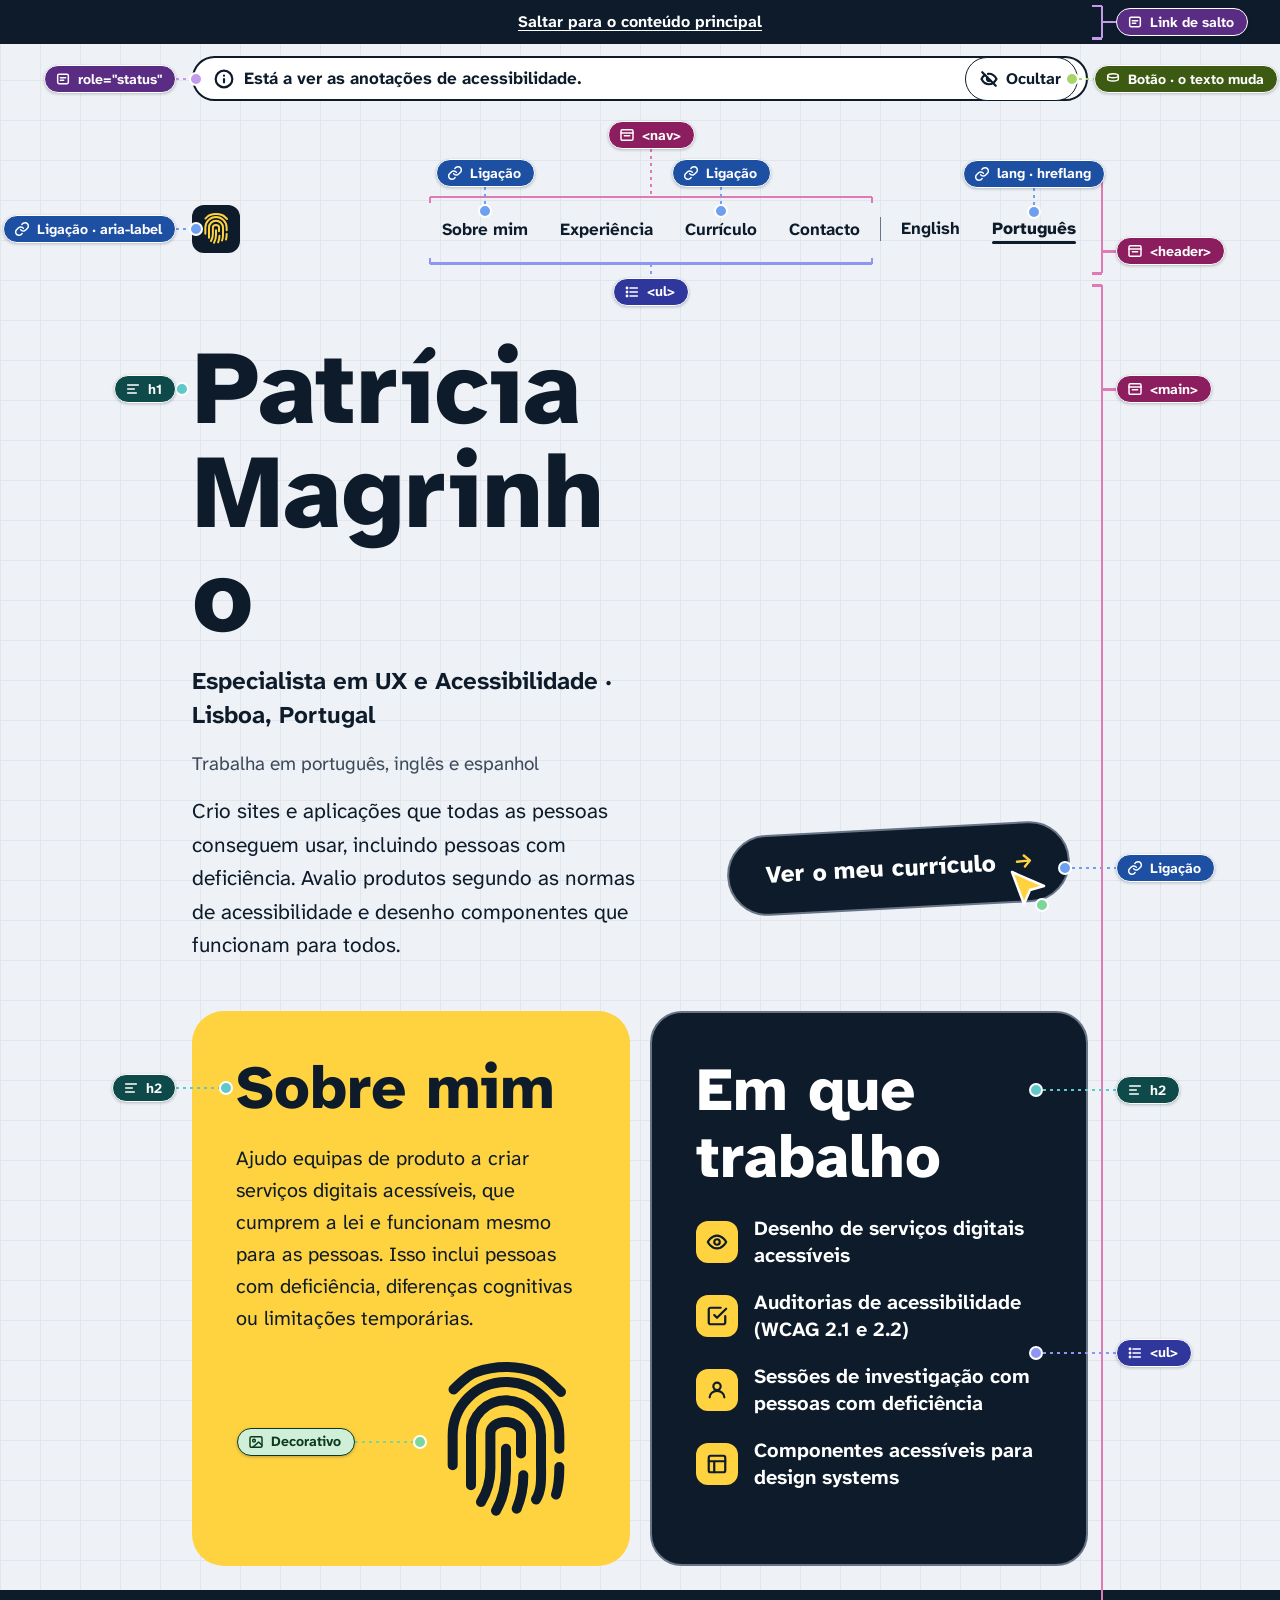
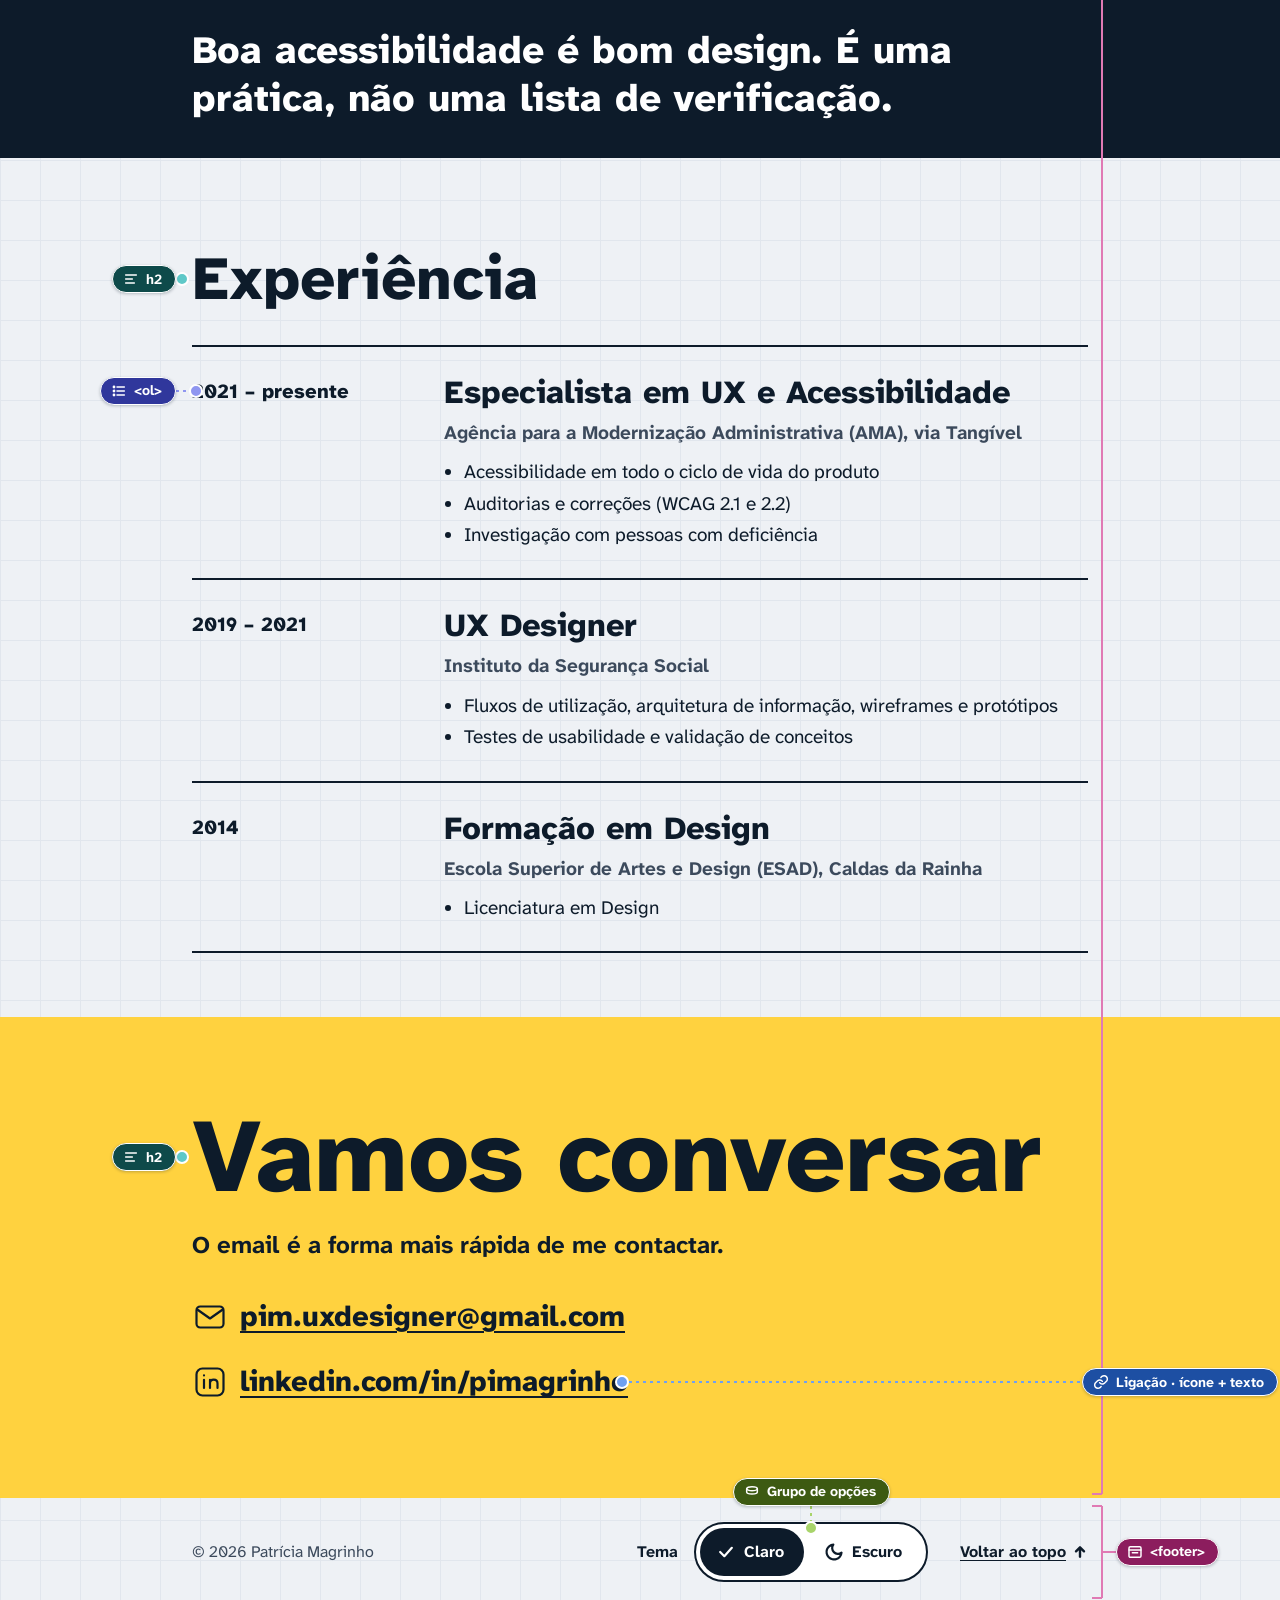
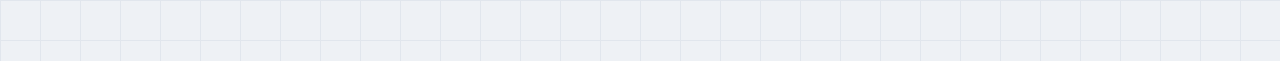
==== commit d54c8aea: "Favicon novo: impressão digital redesenhada para a grelha de 16px - favicon.svg: 3 sulcos de 1px ali" ====
--- a/pt/index.html
+++ b/pt/index.html
@@ -10,7 +10,10 @@
   <link rel="alternate" hreflang="en" href="https://pim-accessibility.github.io/pim.accessibility/">
   <link rel="alternate" hreflang="pt-PT" href="https://pim-accessibility.github.io/pim.accessibility/pt/">
   <link rel="alternate" hreflang="x-default" href="https://pim-accessibility.github.io/pim.accessibility/">
-  <link rel="icon" href="../favicon.ico">
+  <link rel="icon" href="../favicon.ico" sizes="32x32">
+  <link rel="icon" href="../favicon.svg" type="image/svg+xml">
+  <link rel="apple-touch-icon" href="../apple-touch-icon.png">
+  <link rel="manifest" href="../site.webmanifest">
   <link rel="preload" href="../assets/fonts/atkinson-hyperlegible-next-latin-400-normal.woff2" as="font" type="font/woff2" crossorigin>
   <link rel="preload" href="../assets/fonts/atkinson-hyperlegible-next-latin-800-normal.woff2" as="font" type="font/woff2" crossorigin>
   <script>(function(){var d=document.documentElement;d.classList.add('js');function g(k){try{return localStorage.getItem(k)}catch(e){return null}}var m=window.matchMedia||function(){return{matches:false}};var t=g('pim-theme');if(t!=='light'&&t!=='dark')t=m('(prefers-color-scheme: dark)').matches?'dark':'light';d.setAttribute('data-theme',t);var a=g('pim-annotations');if(a?a==='on':m('(min-width: 80em)').matches)d.classList.add('anno-on');})();</script>
